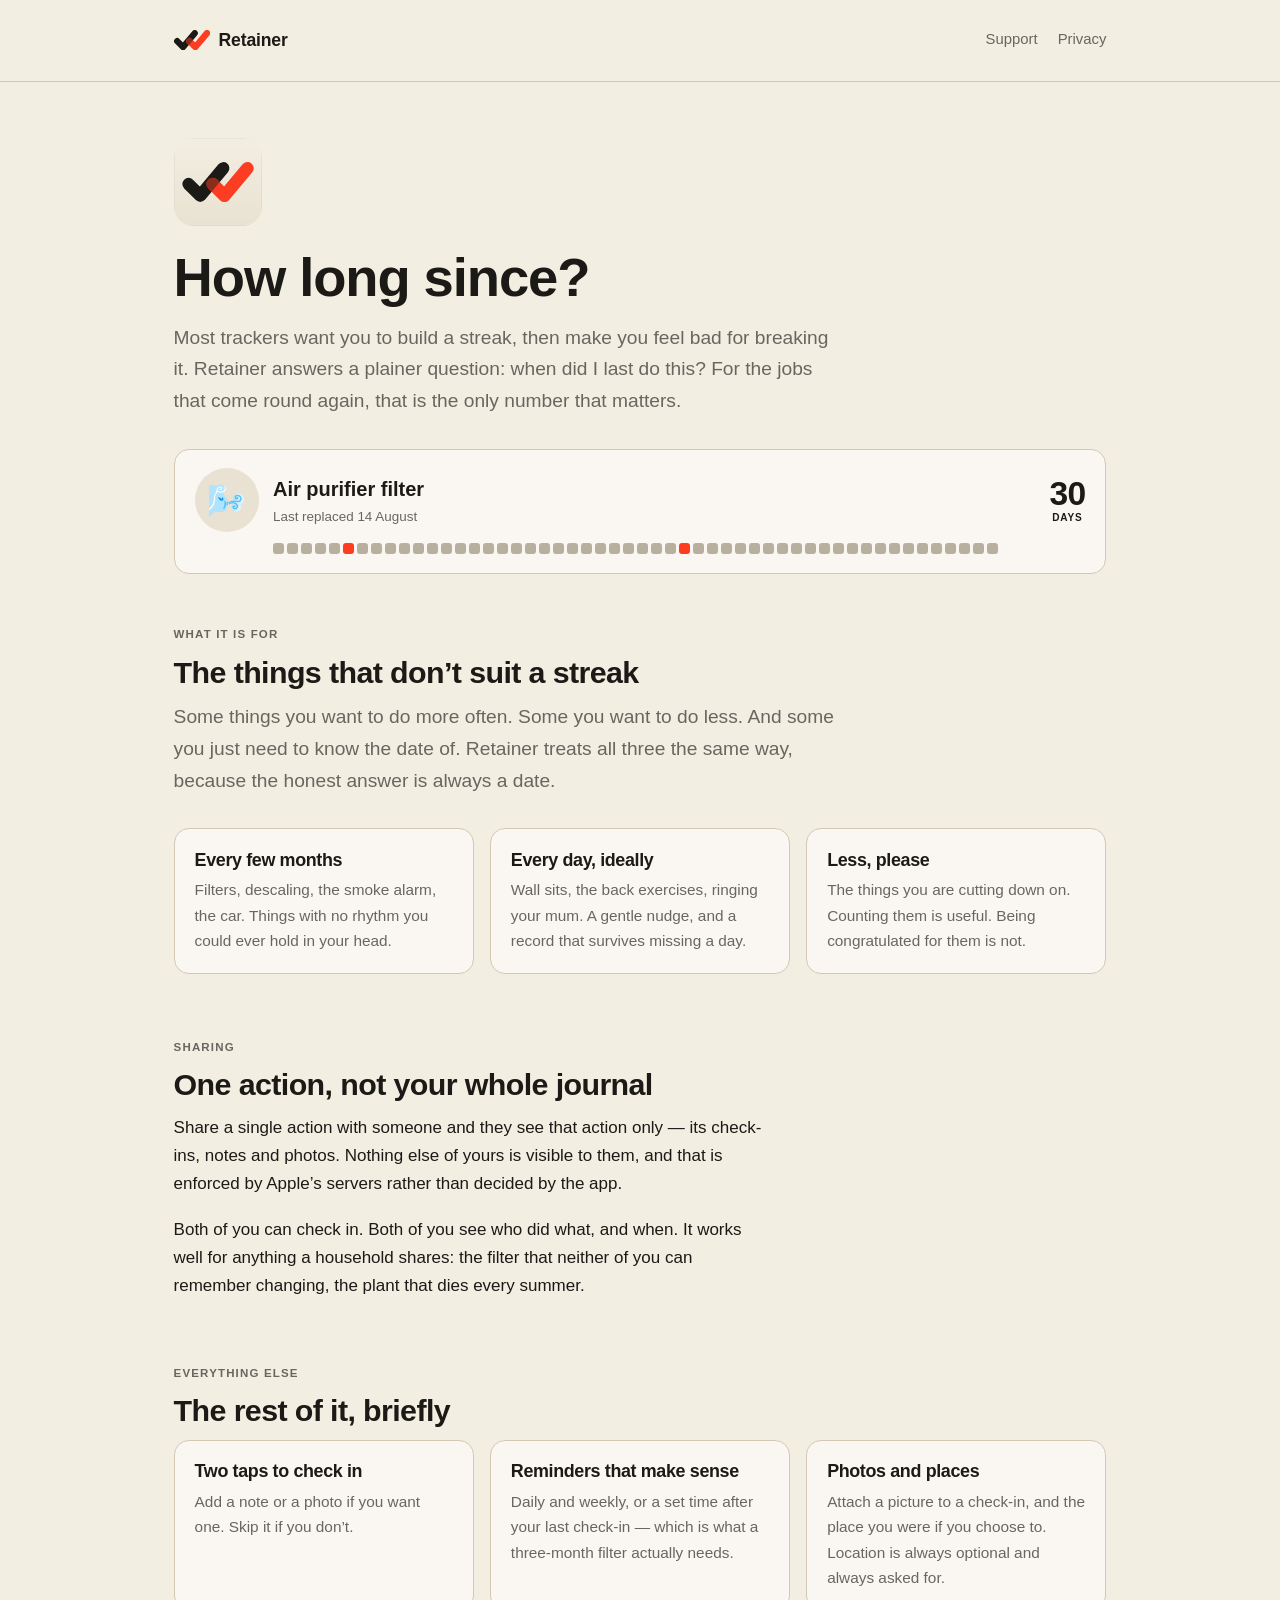
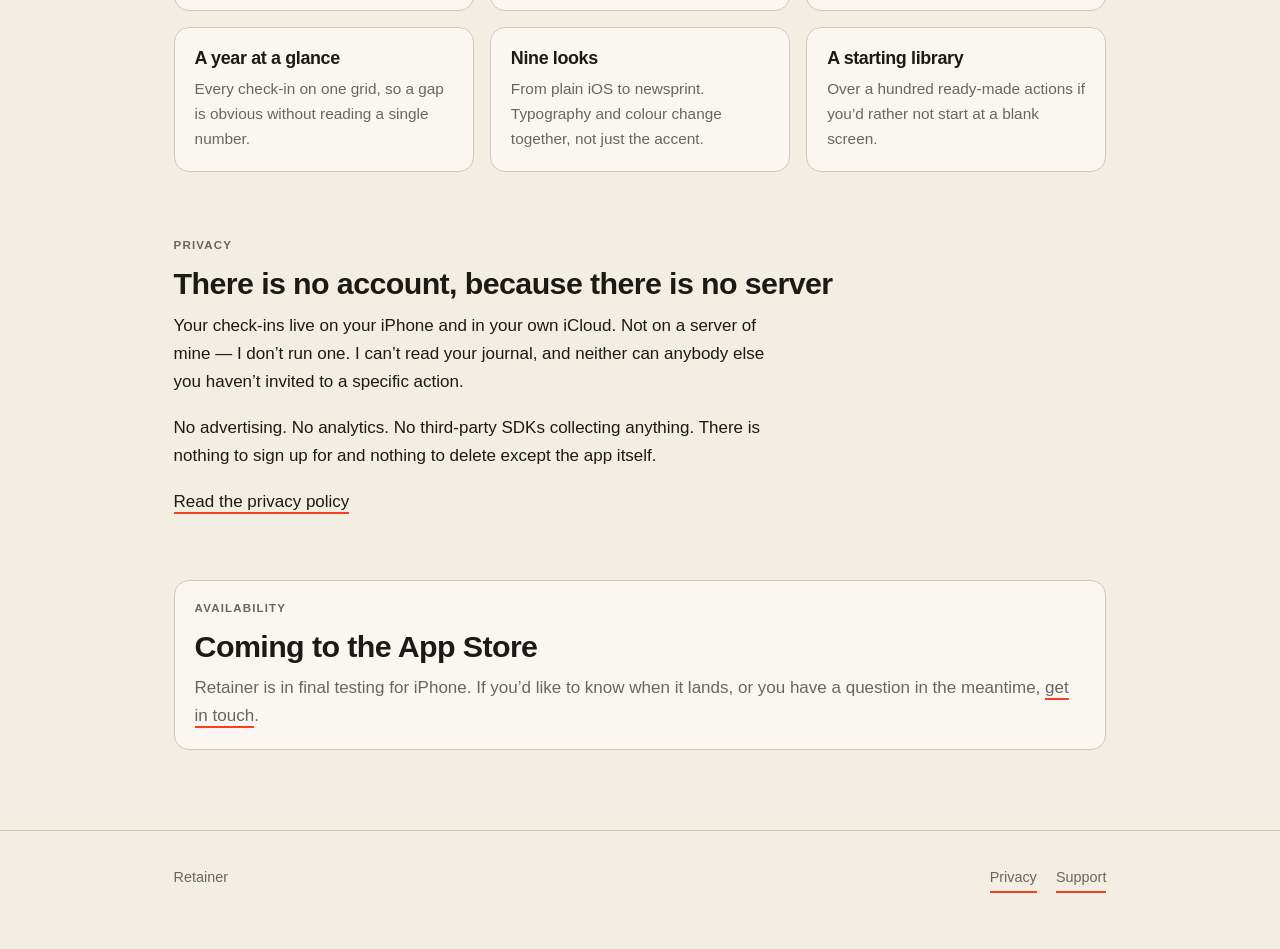
==== index.html @ 39ce29cb "Retainer website The landing page, privacy policy and support page for Retainer, an iPhone app that " ====
<!DOCTYPE html>
<html lang="en-GB">
<head>
<meta charset="utf-8">
<meta name="viewport" content="width=device-width, initial-scale=1">
<title>Retainer — how long since?</title>
<meta name="description" content="A quiet record of the things you keep up. Retainer tracks how long it has been since you last did something, on your iPhone and in your own iCloud.">
<link rel="icon" href="/favicon.svg" type="image/svg+xml">
<link rel="apple-touch-icon" href="/apple-touch-icon.png">
<meta name="theme-color" content="#F3EEE2" media="(prefers-color-scheme: light)">
<meta name="theme-color" content="#1C1A17" media="(prefers-color-scheme: dark)">
<link rel="stylesheet" href="/styles.css">
</head>
<body>

<header class="site">
  <div class="wrap">
    <a class="wordmark" href="/"><svg class="mark" viewBox="97 280 830 464" aria-hidden="true" focusable="false"><path class="first" d="M169.43 535.57L305.20 671.34L572.60 352.66" fill="none" stroke-width="144" stroke-linecap="round" stroke-linejoin="round"/><path class="second" d="M451.40 535.57L587.17 671.34L854.57 352.66" fill="none" stroke-width="146.88" stroke-linecap="round" stroke-linejoin="round"/><mask id="mark-first" maskUnits="userSpaceOnUse" x="0" y="0" width="1024" height="1024"><path d="M169.43 535.57L305.20 671.34L572.60 352.66" fill="none" stroke="#fff" stroke-width="144" stroke-linecap="round" stroke-linejoin="round"/></mask><g mask="url(#mark-first)"><path class="cross" d="M451.40 535.57L587.17 671.34L854.57 352.66" fill="none" stroke-width="146.88" stroke-linecap="round" stroke-linejoin="round"/></g></svg> Retainer</a>
    <nav class="site">
      <a href="/support.html">Support</a>
      <a href="/privacy.html">Privacy</a>
    </nav>
  </div>
</header>

<main>
  <div class="wrap">

    <section class="hero">
      <picture><source srcset="/icon-dark.svg" media="(prefers-color-scheme: dark)"><img class="appicon appicon--hero" src="/icon-light.svg" alt="The Retainer app icon" width="88" height="88"></picture>
      <h1>How long since?</h1>
      <p class="lede">
        Most trackers want you to build a streak, then make you feel bad for breaking it.
        Retainer answers a plainer question: when did I last do this? For the jobs that
        come round again, that is the only number that matters.
      </p>

      <div class="card action action--hero">
        <div class="emoji" aria-hidden="true">🌬️</div>
        <div>
          <div class="name">Air purifier filter</div>
          <div class="since">Last replaced 14 August</div>
        </div>
        <div class="count">30<span class="unit">DAYS</span></div>
        <div class="grid" data-grid="0000010000000000000000000000010000000000000000000000" aria-hidden="true"></div>
      </div>
    </section>

    <section>
      <p class="eyebrow">What it is for</p>
      <h2>The things that don’t suit a streak</h2>
      <p class="lede" style="margin-bottom:2rem">
        Some things you want to do more often. Some you want to do less. And some you
        just need to know the date of. Retainer treats all three the same way, because
        the honest answer is always a date.
      </p>
      <div class="cols">
        <div class="card feature">
          <h3>Every few months</h3>
          <p>Filters, descaling, the smoke alarm, the car. Things with no rhythm you could
             ever hold in your head.</p>
        </div>
        <div class="card feature">
          <h3>Every day, ideally</h3>
          <p>Wall sits, the back exercises, ringing your mum. A gentle nudge, and a record
             that survives missing a day.</p>
        </div>
        <div class="card feature">
          <h3>Less, please</h3>
          <p>The things you are cutting down on. Counting them is useful. Being congratulated
             for them is not.</p>
        </div>
      </div>
    </section>

    <section>
      <p class="eyebrow">Sharing</p>
      <h2>One action, not your whole journal</h2>
      <p style="max-width:var(--measure)">
        Share a single action with someone and they see that action only — its check-ins,
        notes and photos. Nothing else of yours is visible to them, and that is enforced by
        Apple’s servers rather than decided by the app.
      </p>
      <p style="max-width:var(--measure)">
        Both of you can check in. Both of you see who did what, and when. It works well for
        anything a household shares: the filter that neither of you can remember changing,
        the plant that dies every summer.
      </p>
    </section>

    <section>
      <p class="eyebrow">Everything else</p>
      <h2>The rest of it, briefly</h2>
      <div class="cols">
        <div class="card feature">
          <h3>Two taps to check in</h3>
          <p>Add a note or a photo if you want one. Skip it if you don’t.</p>
        </div>
        <div class="card feature">
          <h3>Reminders that make sense</h3>
          <p>Daily and weekly, or a set time after your last check-in — which is what a
             three-month filter actually needs.</p>
        </div>
        <div class="card feature">
          <h3>Photos and places</h3>
          <p>Attach a picture to a check-in, and the place you were if you choose to.
             Location is always optional and always asked for.</p>
        </div>
        <div class="card feature">
          <h3>A year at a glance</h3>
          <p>Every check-in on one grid, so a gap is obvious without reading a single number.</p>
        </div>
        <div class="card feature">
          <h3>Nine looks</h3>
          <p>From plain iOS to newsprint. Typography and colour change together, not just
             the accent.</p>
        </div>
        <div class="card feature">
          <h3>A starting library</h3>
          <p>Over a hundred ready-made actions if you’d rather not start at a blank screen.</p>
        </div>
      </div>
    </section>

    <section>
      <p class="eyebrow">Privacy</p>
      <h2>There is no account, because there is no server</h2>
      <p style="max-width:var(--measure)">
        Your check-ins live on your iPhone and in your own iCloud. Not on a server of mine —
        I don’t run one. I can’t read your journal, and neither can anybody else you haven’t
        invited to a specific action.
      </p>
      <p style="max-width:var(--measure)">
        No advertising. No analytics. No third-party SDKs collecting anything. There is
        nothing to sign up for and nothing to delete except the app itself.
      </p>
      <p><a href="/privacy.html">Read the privacy policy</a></p>
    </section>

    <section>
      <div class="card">
        <p class="eyebrow">Availability</p>
        <h2 style="margin-bottom:.6rem">Coming to the App&nbsp;Store</h2>
        <p style="color:var(--muted);margin-bottom:0">
          Retainer is in final testing for iPhone. If you’d like to know when it lands,
          or you have a question in the meantime,
          <a href="/support.html">get in touch</a>.
        </p>
      </div>
    </section>

  </div>
</main>

<footer class="site">
  <div class="wrap">
    <span>Retainer</span>
    <nav>
      <a href="/privacy.html">Privacy</a>
      <a href="/support.html">Support</a>
    </nav>
  </div>
</footer>

<script>
// Fills every .grid with the squares its data-grid string describes.
// 1 is a day you checked in, 0 is a day you did not. Decorative only —
// the page reads the same if this never runs.
document.querySelectorAll('.grid[data-grid]').forEach(function (el) {
  var pattern = el.getAttribute('data-grid');
  var out = '';
  for (var i = 0; i < pattern.length; i++) {
    out += '<i' + (pattern[i] === '1' ? ' class="on"' : '') + '></i>';
  }
  el.innerHTML = out;
});
</script>

</body>
</html>
---- styles.css ----
/* ---------------------------------------------------------------
   Retainer — shared stylesheet

   The Retainer identity: the R1 mark (two ticks, one ink and one
   vermilion, overlapping) on warm cream. Every colour below is the
   same value the app's Retainer theme uses (Theme/Palette.swift,
   `.retainer`), so the site and the product cannot drift apart.

   Vermilion is the one accent and it means what it means in the app:
   a check-in. Links are underlined in it; nothing is decorated with it.
   --------------------------------------------------------------- */

:root {
  --paper:      #F3EEE2;   /* cream — the icon's ground */
  --paper-sunk: #E9E2D2;   /* creamDeep */
  --card:       #FAF7F2;   /* surface */
  --ink:        #1C1A17;
  --muted:      #696660;   /* 4.9:1 on cream — the lightest grey allowed for body text */
  --line:       #D3C8B3;   /* faint */

  /* Never set body text in vermilion on cream: 3.1:1. Fills,
     underlines and large type only. */
  --accent:        #FC3D21;
  --accent-subtle: #F4D9CB;
  --miss:          #B8AF9E;  /* a day not checked in, as in the app's activity strip */

  /* The mark keeps its vermilion in both modes; only the first tick
     and the crossing change, per the handoff's Ink colourway. */
  --mark-accent:   #FC3D21;
  --mark-crossing: #8C2C1C;  /* exactly 50/50 ink + vermilion — keep it derived */

  --radius-card: 15px;   /* Theme.Layout.cardCornerRadius */
  --radius-sq:   3px;    /* Theme.Layout.squareCornerRadius */

  /* Apple's rounded system face — the app's own. It is read from the
     visitor's device, so no font is downloaded from anyone: a privacy
     policy page should not hand its readers' addresses to a font CDN.
     Off Apple platforms it falls back to the system sans. */
  --font-body: ui-rounded, "SF Pro Rounded", -apple-system, BlinkMacSystemFont,
               "Segoe UI", Roboto, "Helvetica Neue", Arial, sans-serif;
  --font-display: var(--font-body);
  --font-data: var(--font-body);

  --measure: 63ch;
}

@media (prefers-color-scheme: dark) {
  :root {
    --paper:      #1C1A17;
    --paper-sunk: #121110;
    --card:       #2C2A27;
    --ink:        #F4EFE3;
    --muted:      #A29E95;
    --line:       #3B3730;
    --accent:        #FC5840;
    --accent-subtle: #442019;
    --miss:          #5E5A53;
    --mark-crossing: #F89682;
  }
}

*, *::before, *::after { box-sizing: border-box; }

body {
  margin: 0;
  background: var(--paper);
  color: var(--ink);
  font-family: var(--font-body);
  font-size: 17px;
  line-height: 1.65;
  -webkit-font-smoothing: antialiased;
}

/* ---- Type ---------------------------------------------------- */

h1, h2, h3 {
  font-family: var(--font-display);
  font-weight: 800;
  letter-spacing: -0.02em;
  text-wrap: balance;
  margin: 0;
}
h1 { font-size: clamp(2.1rem, 6vw, 3.4rem); line-height: 1.08; }
h2 { font-size: clamp(1.45rem, 3.4vw, 1.9rem); line-height: 1.2; }
h3 { font-size: 1.12rem; line-height: 1.35; }
/* The heavier face sits a heading hard against its paragraph; a
   section's heading gets a little air before what it introduces. */
section > h2 { margin-bottom: .7rem; }

p { margin: 0 0 1.1rem; }
p:last-child { margin-bottom: 0; }

a { color: inherit; text-decoration: none; border-bottom: 2px solid var(--accent); padding-bottom: 1px; }
a:hover { border-bottom-width: 4px; padding-bottom: 0; }
a:focus-visible { outline: 2px solid var(--ink); outline-offset: 3px; border-radius: 2px; }

.lede { font-size: 1.2rem; color: var(--muted); max-width: var(--measure); }

/* A label above a section. Only used where it says something true
   about what follows, never as ornament. */
.eyebrow {
  font-family: var(--font-body);
  font-weight: 800;
  font-size: .72rem;
  letter-spacing: .1em;
  text-transform: uppercase;
  color: var(--muted);
  margin: 0 0 .6rem;
}

.data { font-family: var(--font-data); font-variant-numeric: tabular-nums; }

/* ---- Shell --------------------------------------------------- */

.wrap { width: 100%; max-width: 61rem; margin: 0 auto; padding: 0 1.35rem; }
.wrap--prose { max-width: 44rem; }

header.site {
  padding: 1.6rem 0;
  border-bottom: 1px solid var(--line);
}
header.site .wrap { display: flex; align-items: center; gap: 1.4rem; flex-wrap: wrap; }
.wordmark {
  font-family: var(--font-display);
  font-weight: 800;
  font-size: 1.1rem;
  letter-spacing: -0.01em;
  border-bottom: none;
  display: inline-flex; align-items: center; gap: .55rem;
}
.wordmark:hover { border-bottom: none; }
/* The R1 mark, inline so it follows the colour scheme. The viewBox is
   cropped to the ink (caps included), so the mark sits on the text's
   line with no dead space around it. */
.wordmark .mark { height: 1.15em; width: auto; aspect-ratio: 830 / 464; display: block; }
.mark .first  { stroke: var(--ink); }
.mark .second { stroke: var(--mark-accent); }
.mark .cross  { stroke: var(--mark-crossing); }
nav.site { margin-left: auto; display: flex; gap: 1.25rem; font-size: .93rem; }
nav.site a { border-bottom: 2px solid transparent; color: var(--muted); }
nav.site a:hover, nav.site a[aria-current="page"] { color: var(--ink); border-bottom-color: var(--accent); }

main { padding: 3.5rem 0 5rem; }
section { margin-bottom: 4rem; }
section:last-child { margin-bottom: 0; }

footer.site {
  border-top: 1px solid var(--line);
  padding: 2.2rem 0 3.5rem;
  color: var(--muted);
  font-size: .9rem;
}
footer.site .wrap { display: flex; gap: 1.2rem; flex-wrap: wrap; align-items: baseline; }
footer.site nav { margin-left: auto; display: flex; gap: 1.2rem; flex-wrap: wrap; }

/* ---- The action card ----------------------------------------- */

.card {
  background: var(--card);
  border: 1px solid var(--line);
  border-radius: var(--radius-card);
  padding: 1.15rem 1.25rem 1.2rem;
}

.action {
  display: grid;
  grid-template-columns: 48px 1fr auto;
  gap: 0 .9rem;
  align-items: center;
}
.action .emoji {
  width: 48px; height: 48px;            /* Theme.Layout.emojiCircleSize */
  border-radius: 50%;
  background: var(--paper-sunk);
  display: grid; place-items: center;
  font-size: 23px;
}
.action .name { font-weight: 600; font-size: 1.02rem; }
.action .since { font-family: var(--font-data); font-size: .84rem; color: var(--muted); font-variant-numeric: tabular-nums; }
/* A date wants the mono face. A sentence does not. */
.action .tagline { font-size: .92rem; color: var(--muted); }
.action .count {
  font-family: var(--font-data); font-variant-numeric: tabular-nums;
  font-size: 1.45rem; font-weight: 800; letter-spacing: -0.02em;
  text-align: center; line-height: 1;
}
/* The unit beneath the figure, as the app's Prominent time-since sets it. */
.action .count .unit {
  display: block; margin-top: .25em;
  font-size: .3em; font-weight: 800; letter-spacing: .08em;
}

/* The app icon wherever the app is named: the R1 tiles, corners and
   rim already drawn, swapped for the dark tile in dark mode as iOS
   would. The dark tile has no rim of its own and is the same colour as
   the dark page, so there it gets a hairline to keep its shape. */
.appicon { display: block; width: 48px; height: 48px; border-radius: 22.5%; }
@media (prefers-color-scheme: dark) {
  .appicon { box-shadow: 0 0 0 1px var(--line); }
}
.appicon--hero { width: 88px; height: 88px; margin-bottom: 1.4rem; }
.action .grid { grid-column: 2 / -1; margin-top: .65rem; }

.action--hero { grid-template-columns: 64px 1fr auto; }
.action--hero .emoji { width: 64px; height: 64px; font-size: 31px; }
.action--hero .name { font-size: 1.25rem; }
.action--hero .count { font-size: 2.1rem; }

/* ---- The square grid ----------------------------------------- */

.grid { display: flex; flex-wrap: wrap; gap: 3px; }
.grid i {
  width: 11px; height: 11px;            /* Theme.Layout.weeklySquareSize */
  border-radius: var(--radius-sq);
  background: var(--miss);
  display: block;
}
.grid i.on { background: var(--accent); }

/* ---- A whole card that is a link ------------------------------ */

/* The global rule gives links a vermilion underline that thickens on
   hover. A card is a box, not a word, so it opts out of both — left
   in, the hover would eat the card's own bottom padding. */
a.card { border-bottom: 1px solid var(--line); padding-bottom: 1.2rem; }
a.card:hover {
  border-bottom-width: 1px;
  padding-bottom: 1.2rem;
  border-color: color-mix(in srgb, var(--ink) 30%, var(--line));
}

/* ---- Layout helpers ------------------------------------------ */

.stack { display: flex; flex-direction: column; gap: 1rem; }
.cols {
  display: grid; gap: 1rem;
  grid-template-columns: repeat(auto-fit, minmax(15rem, 1fr));
}
.feature h3 { margin-bottom: .35rem; }
.feature p { color: var(--muted); font-size: .96rem; margin: 0; }

.hero { margin-bottom: 3.2rem; }
.hero h1 { margin-bottom: .9rem; }
.hero .lede { margin-bottom: 2rem; }

/* ---- Prose pages (privacy, support) -------------------------- */

.prose h2 {
  margin: 2.9rem 0 .8rem;
  padding-top: 1.6rem;
  border-top: 1px solid var(--line);
}
.prose h3 { margin: 1.7rem 0 .4rem; }
.prose ul { padding-left: 1.2rem; margin: 0 0 1.1rem; }
.prose li { margin: .38rem 0; }
.prose strong { font-weight: 600; }

.callout {
  background: var(--accent-subtle);
  border-left: 3px solid var(--accent);
  padding: .95rem 1.15rem;
  margin: 1.5rem 0;
  border-radius: 0 8px 8px 0;
}
.callout p:last-child { margin-bottom: 0; }

.todo {
  background: #FFE9E9; border-left: 3px solid #D94040; color: #5C1B1B;
  padding: .9rem 1.1rem; margin: 1.5rem 0; border-radius: 0 8px 8px 0;
  font-size: .94rem;
}
.todo code { background: rgba(0,0,0,.07); padding: .1em .35em; border-radius: 3px; }
@media (prefers-color-scheme: dark) {
  .todo { background: #3A1D1D; color: #FFD7D7; border-left-color: #E06060; }
  .todo code { background: rgba(255,255,255,.1); }
}

.updated { color: var(--muted); font-size: .9rem; margin: 0 0 2.2rem; }

/* Wide things scroll inside themselves; the page never does. */
table, pre { display: block; overflow-x: auto; max-width: 100%; }

@media (prefers-reduced-motion: reduce) {
  *, *::before, *::after { animation: none !important; transition: none !important; }
}

/* ---- Narrow screens ------------------------------------------- */

/* At phone width the hero card's three columns fight each other:
   a 64px circle plus a large counter leaves too little for a name
   like "Air purifier filter", which then wraps mid-phrase. Below
   30rem the hero simply uses the ordinary card's proportions. */
@media (max-width: 30rem) {
  .action--hero .emoji { width: 48px; height: 48px; font-size: 23px; }
  .action--hero { grid-template-columns: 48px 1fr auto; }
  .action--hero .name { font-size: 1.05rem; }
  .action--hero .count { font-size: 1.6rem; }
  .action .grid { grid-column: 1 / -1; }
  main { padding: 2.5rem 0 3.5rem; }
  section { margin-bottom: 3rem; }
}
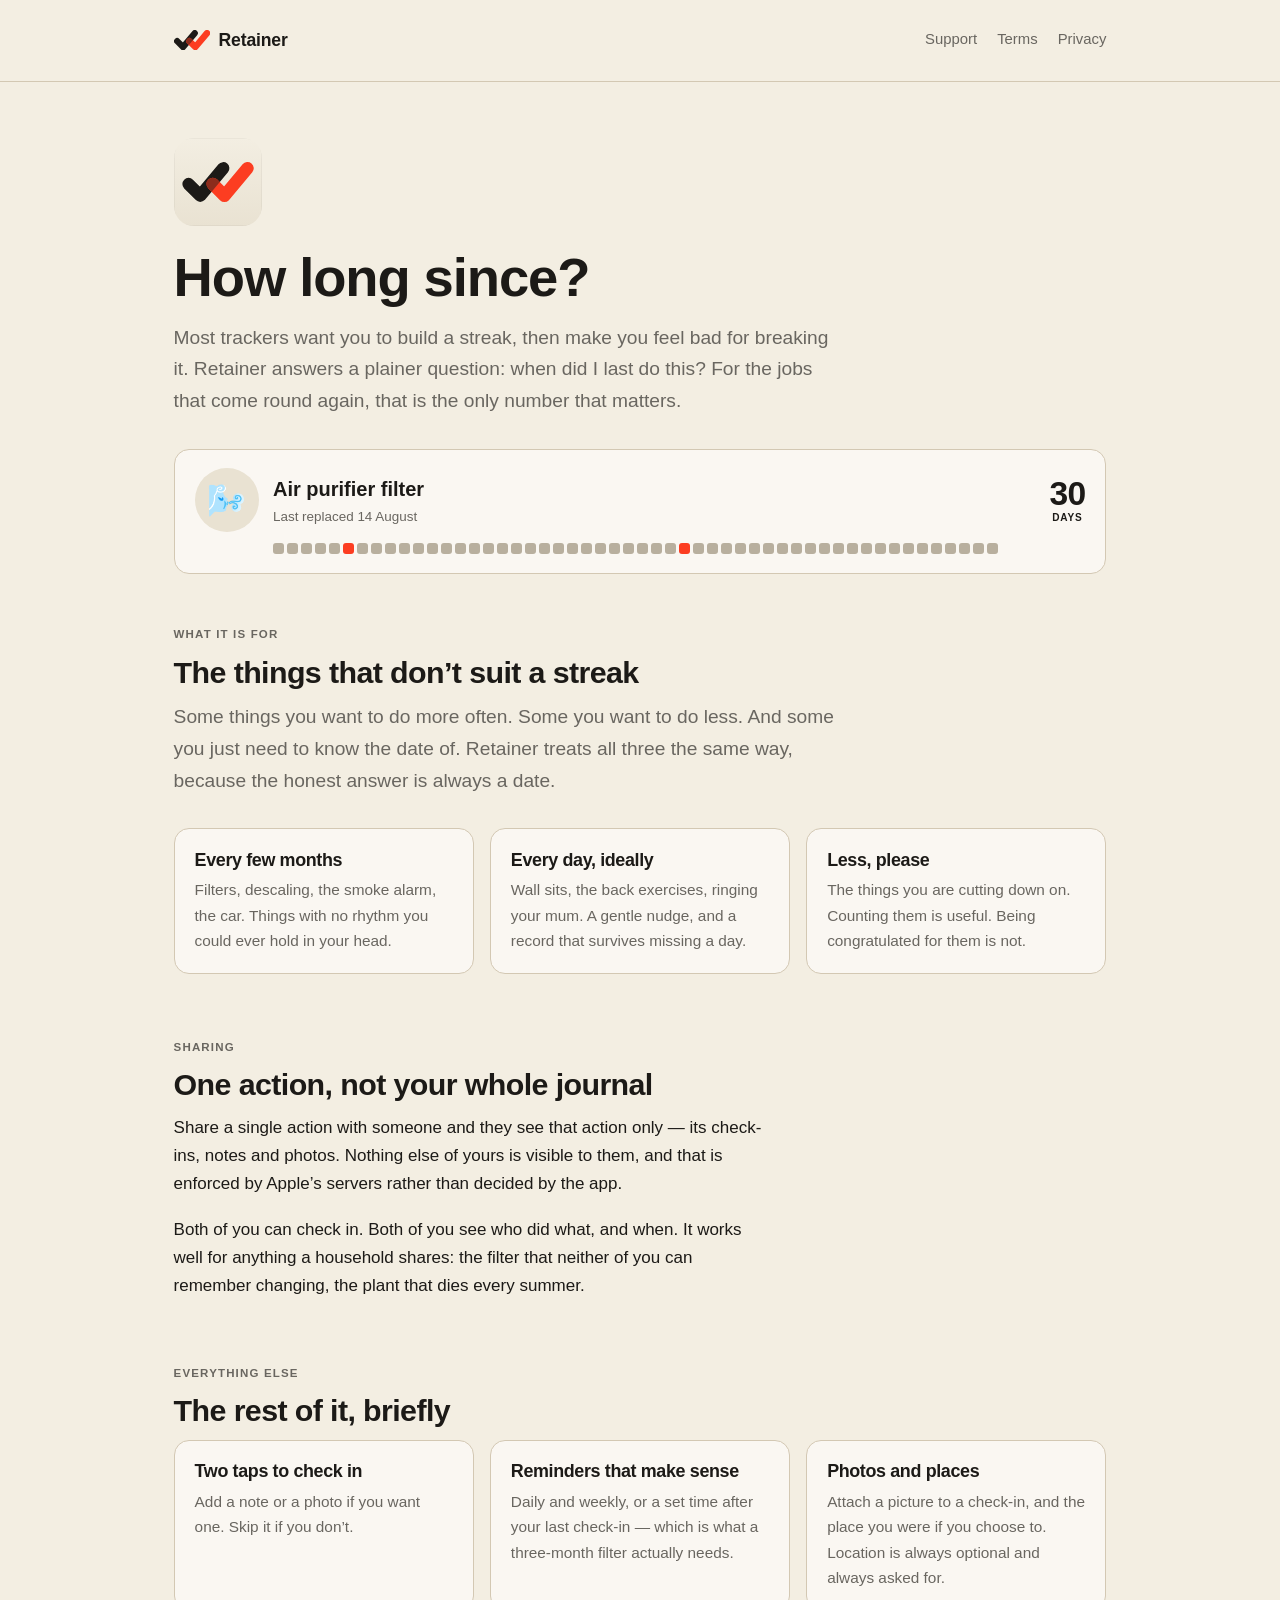
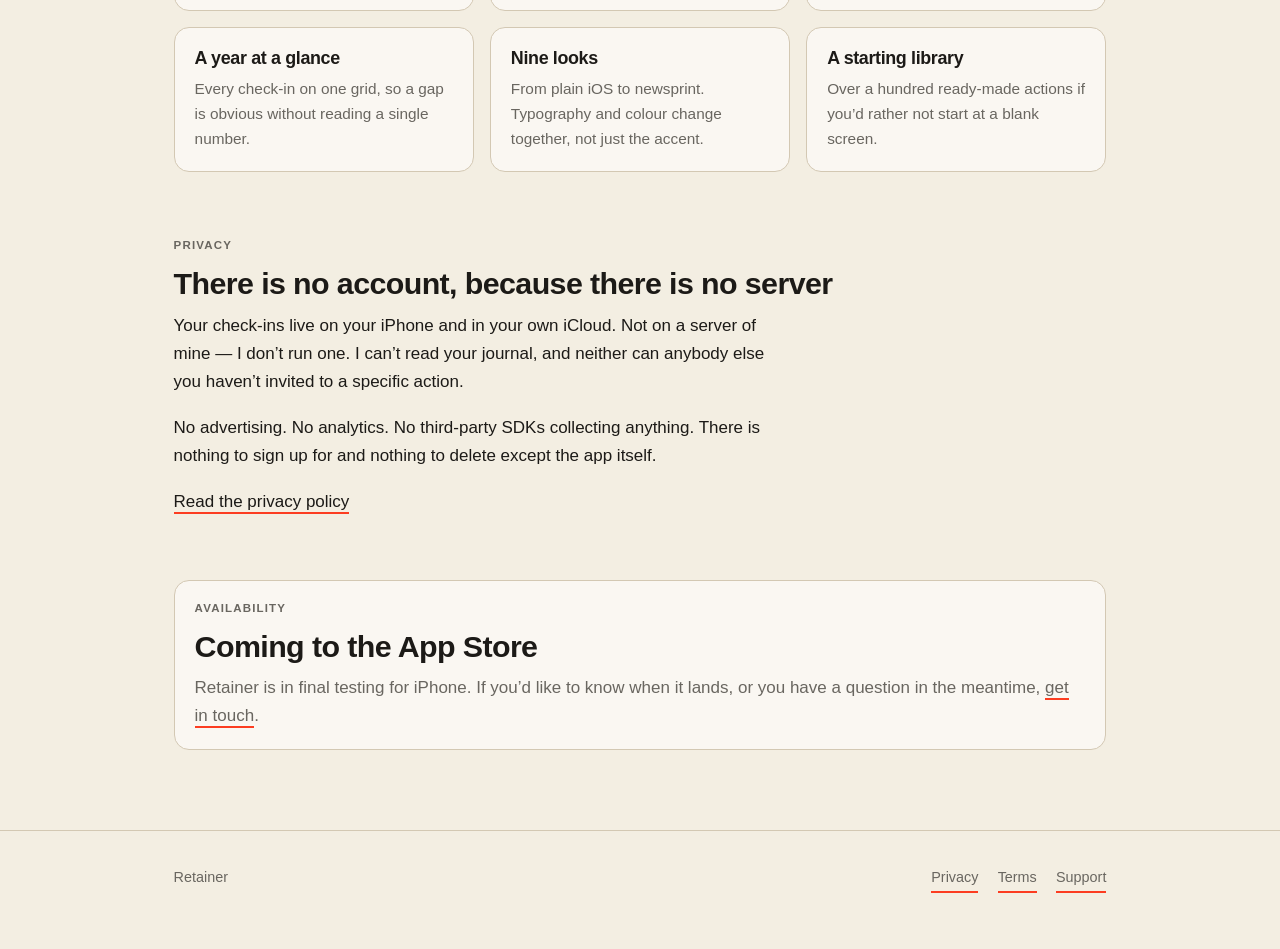
==== commit 95784851: "Add the terms of use, and link them from every page What can be shared, how people are protected, wh" ====
--- a/index.html
+++ b/index.html
@@ -18,6 +18,7 @@
     <a class="wordmark" href="/"><svg class="mark" viewBox="97 280 830 464" aria-hidden="true" focusable="false"><path class="first" d="M169.43 535.57L305.20 671.34L572.60 352.66" fill="none" stroke-width="144" stroke-linecap="round" stroke-linejoin="round"/><path class="second" d="M451.40 535.57L587.17 671.34L854.57 352.66" fill="none" stroke-width="146.88" stroke-linecap="round" stroke-linejoin="round"/><mask id="mark-first" maskUnits="userSpaceOnUse" x="0" y="0" width="1024" height="1024"><path d="M169.43 535.57L305.20 671.34L572.60 352.66" fill="none" stroke="#fff" stroke-width="144" stroke-linecap="round" stroke-linejoin="round"/></mask><g mask="url(#mark-first)"><path class="cross" d="M451.40 535.57L587.17 671.34L854.57 352.66" fill="none" stroke-width="146.88" stroke-linecap="round" stroke-linejoin="round"/></g></svg> Retainer</a>
     <nav class="site">
       <a href="/support.html">Support</a>
+      <a href="/terms.html">Terms</a>
       <a href="/privacy.html">Privacy</a>
     </nav>
   </div>
@@ -157,6 +158,7 @@
     <span>Retainer</span>
     <nav>
       <a href="/privacy.html">Privacy</a>
+      <a href="/terms.html">Terms</a>
       <a href="/support.html">Support</a>
     </nav>
   </div>
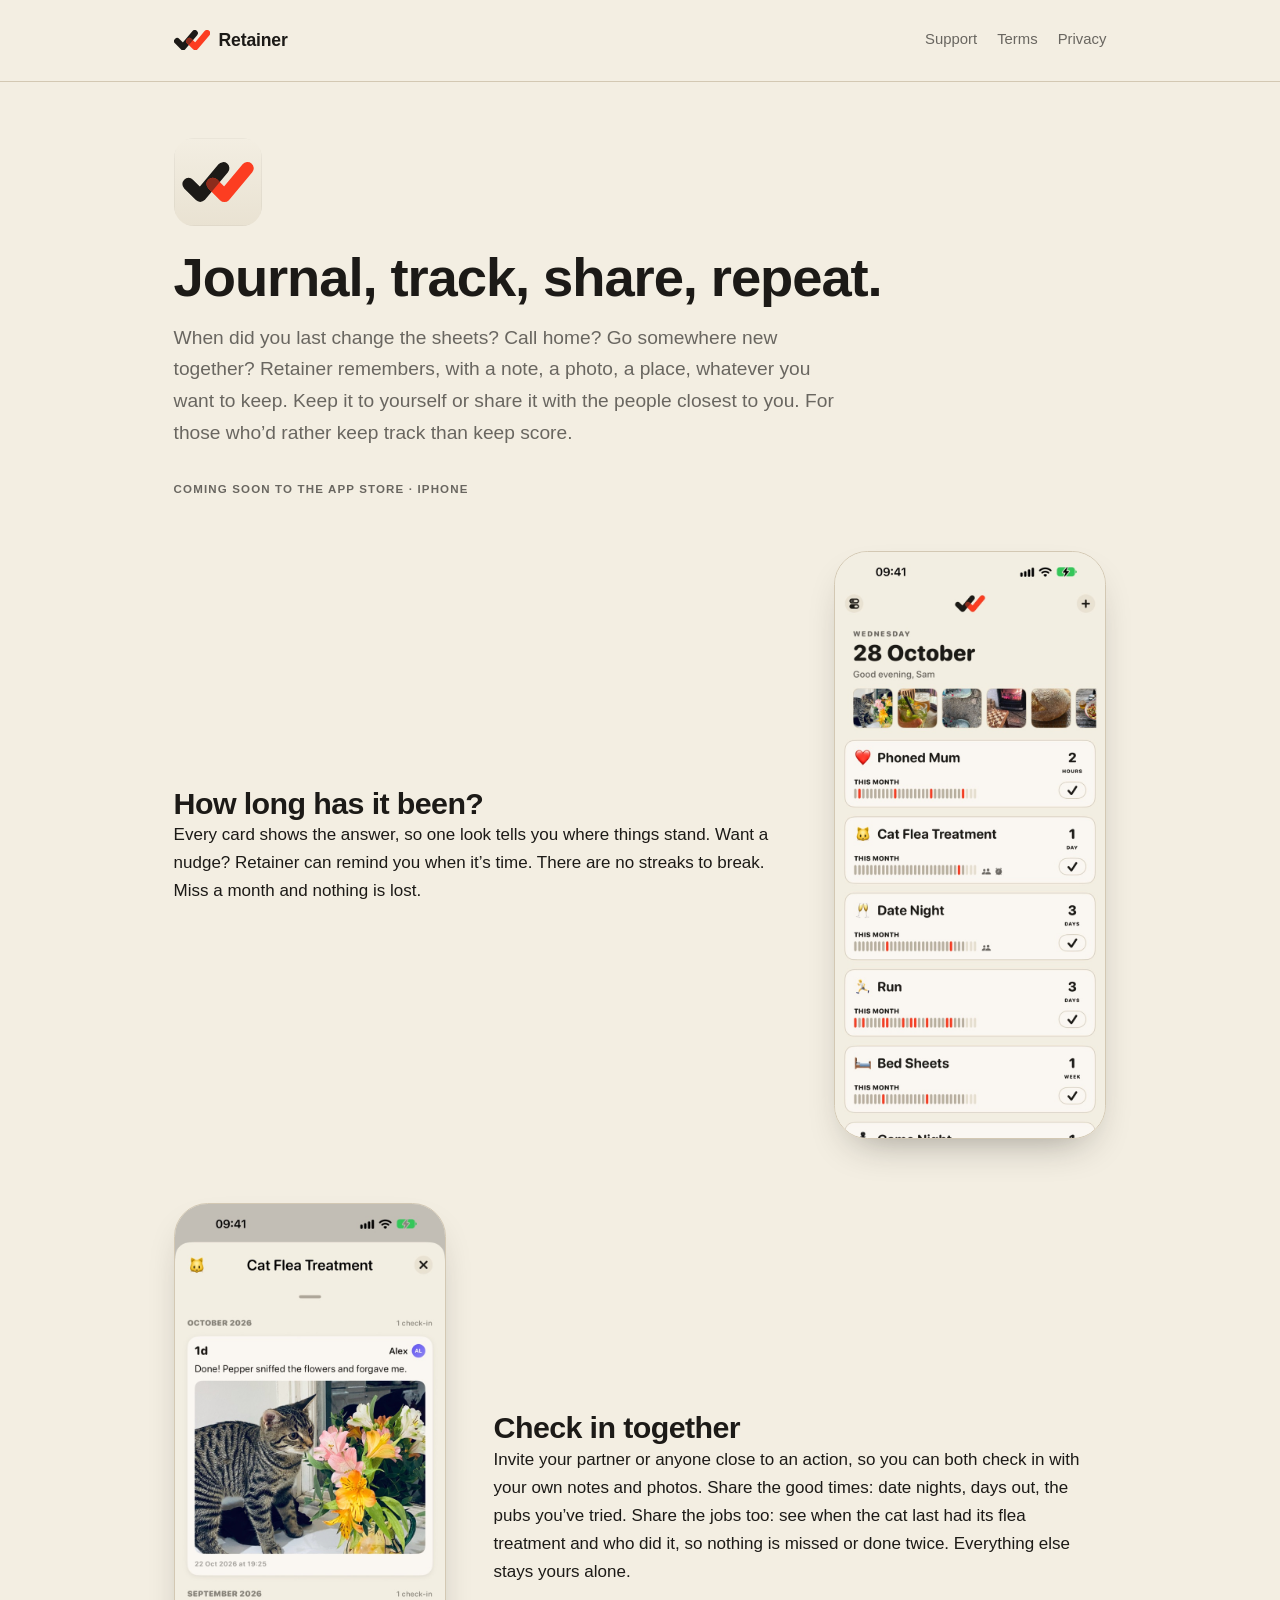
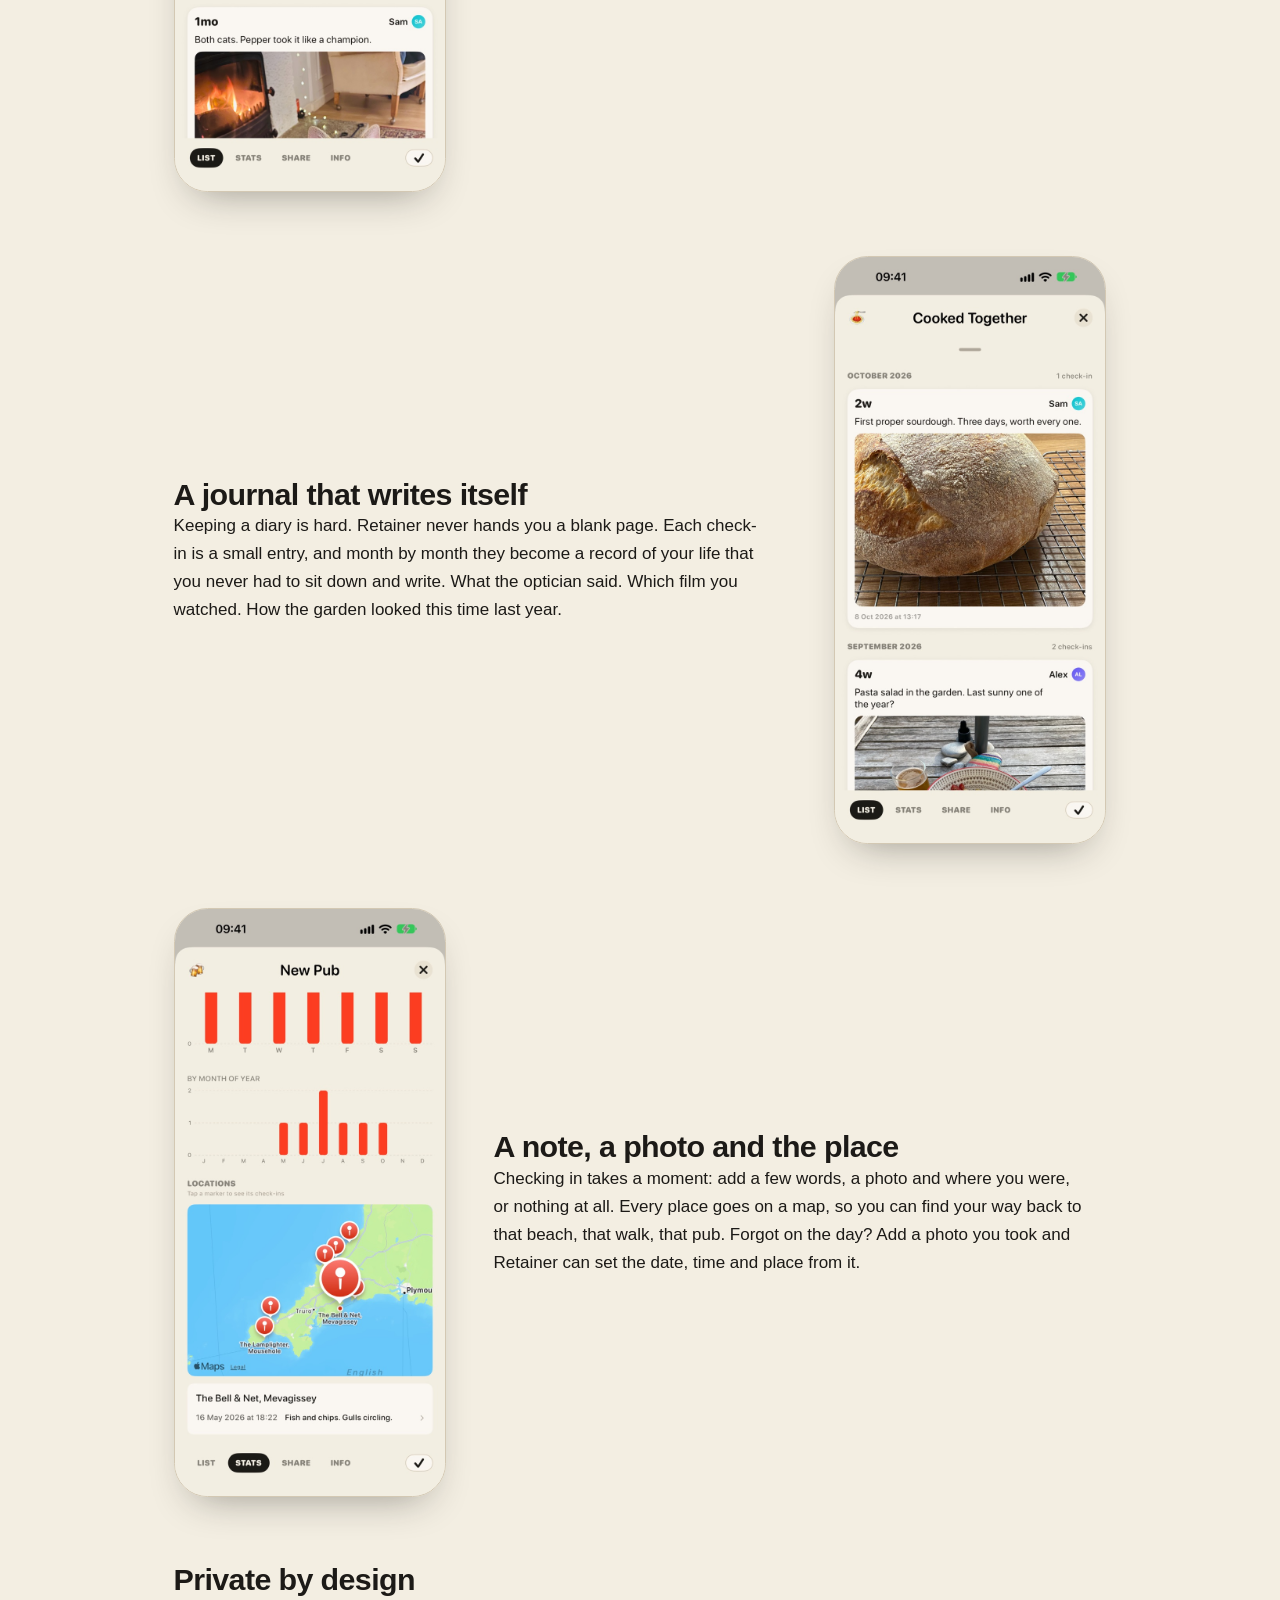
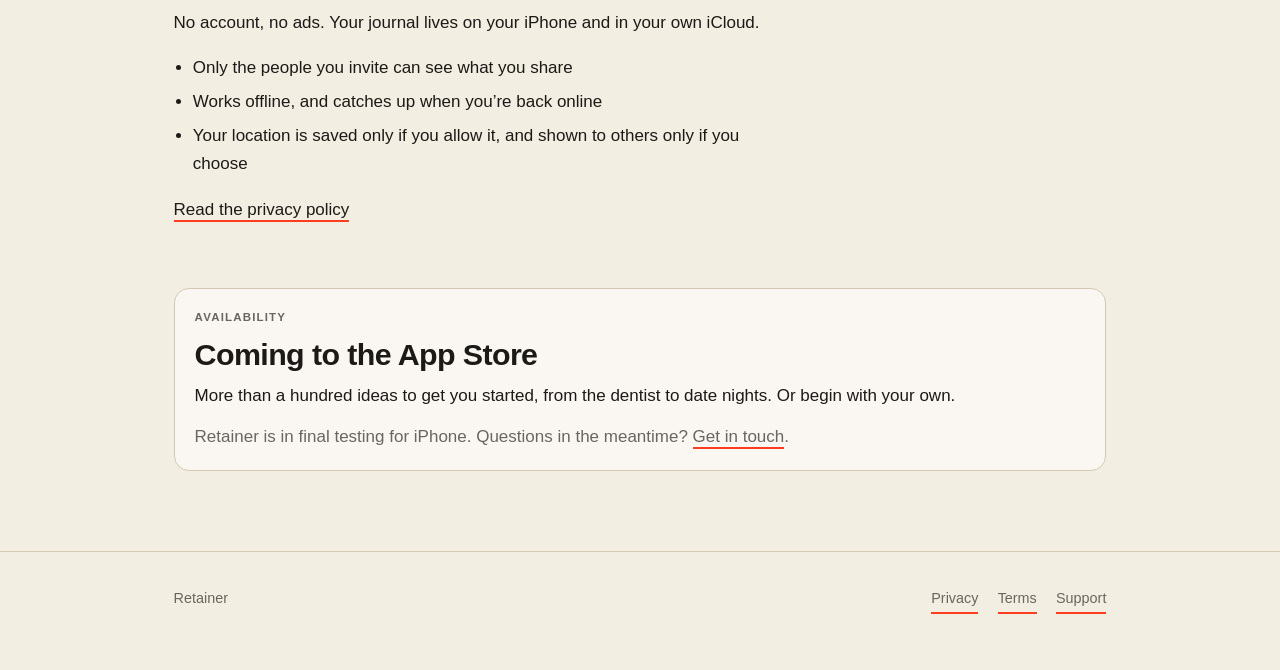
==== commit f1ed2046: "Home page: rebuilt around the App Store wording, with screenshots The old page described things the " ====
--- a/index.html
+++ b/index.html
@@ -3,8 +3,18 @@
 <head>
 <meta charset="utf-8">
 <meta name="viewport" content="width=device-width, initial-scale=1">
-<title>Retainer — how long since?</title>
-<meta name="description" content="A quiet record of the things you keep up. Retainer tracks how long it has been since you last did something, on your iPhone and in your own iCloud.">
+<title>Retainer — journal, track, share, repeat</title>
+<meta name="description" content="A journal that writes itself. Keep track of the things that matter, together. See how long it’s been, share the moments. Private by design.">
+<meta property="og:type" content="website">
+<meta property="og:url" content="https://retainerapp.github.io/">
+<meta property="og:site_name" content="Retainer">
+<meta property="og:title" content="Retainer — journal, track, share, repeat">
+<meta property="og:description" content="A journal that writes itself. Keep track of the things that matter, together.">
+<meta property="og:image" content="https://retainerapp.github.io/images/share-card.png">
+<meta property="og:image:width" content="1200">
+<meta property="og:image:height" content="630">
+<meta property="og:image:alt" content="The Retainer app icon beside its home screen">
+<meta name="twitter:card" content="summary_large_image">
 <link rel="icon" href="/favicon.svg" type="image/svg+xml">
 <link rel="apple-touch-icon" href="/apple-touch-icon.png">
 <meta name="theme-color" content="#F3EEE2" media="(prefers-color-scheme: light)">
@@ -29,112 +39,77 @@
 
     <section class="hero">
       <picture><source srcset="/icon-dark.svg" media="(prefers-color-scheme: dark)"><img class="appicon appicon--hero" src="/icon-light.svg" alt="The Retainer app icon" width="88" height="88"></picture>
-      <h1>How long since?</h1>
+      <h1>Journal, track, share, repeat.</h1>
       <p class="lede">
-        Most trackers want you to build a streak, then make you feel bad for breaking it.
-        Retainer answers a plainer question: when did I last do this? For the jobs that
-        come round again, that is the only number that matters.
+        When did you last change the sheets? Call home? Go somewhere new together? Retainer
+        remembers, with a note, a photo, a place, whatever you want to keep. Keep it to yourself
+        or share it with the people closest to you. For those who&rsquo;d rather keep track than
+        keep score.
       </p>
+      <p class="eyebrow">Coming soon to the App Store · iPhone</p>
+    </section>
 
-      <div class="card action action--hero">
-        <div class="emoji" aria-hidden="true">🌬️</div>
-        <div>
-          <div class="name">Air purifier filter</div>
-          <div class="since">Last replaced 14 August</div>
-        </div>
-        <div class="count">30<span class="unit">DAYS</span></div>
-        <div class="grid" data-grid="0000010000000000000000000000010000000000000000000000" aria-hidden="true"></div>
+    <section class="pair">
+      <div>
+        <h2>How long has it been?</h2>
+        <p>
+          Every card shows the answer, so one look tells you where things stand. Want a nudge?
+          Retainer can remind you when it&rsquo;s time. There are no streaks to break. Miss a month
+          and nothing is lost.
+        </p>
       </div>
+      <figure class="shot"><img src="/images/home.jpg" width="690" height="1499" alt="Retainer’s home screen. Each card shows how long it has been: two hours since phoning Mum, a day since the cat’s flea treatment, three days since date night."></figure>
+    </section>
+
+    <section class="pair pair--flip">
+      <div>
+        <h2>Check in together</h2>
+        <p>
+          Invite your partner or anyone close to an action, so you can both check in with your own
+          notes and photos. Share the good times: date nights, days out, the pubs you&rsquo;ve
+          tried. Share the jobs too: see when the cat last had its flea treatment and who did it,
+          so nothing is missed or done twice. Everything else stays yours alone.
+        </p>
+      </div>
+      <figure class="shot"><img src="/images/together.jpg" width="690" height="1499" loading="lazy" alt="A shared action, Cat Flea Treatment, with check-ins and photos from Alex and Sam."></figure>
+    </section>
+
+    <section class="pair">
+      <div>
+        <h2>A journal that writes itself</h2>
+        <p>
+          Keeping a diary is hard. Retainer never hands you a blank page. Each check-in is a
+          small entry, and month by month they become a record of your life that you never had
+          to sit down and write. What the optician said. Which film you watched. How the garden
+          looked this time last year.
+        </p>
+      </div>
+      <figure class="shot"><img src="/images/journal.jpg" width="690" height="1499" loading="lazy" alt="Cooked Together: a first sourdough loaf and a pasta salad in the garden, each with a note."></figure>
+    </section>
+
+    <section class="pair pair--flip">
+      <div>
+        <h2>A note, a photo and the place</h2>
+        <p>
+          Checking in takes a moment: add a few words, a photo and where you were, or nothing at
+          all. Every place goes on a map, so you can find your way back to that beach, that walk,
+          that pub. Forgot on the day? Add a photo you took and Retainer can set the date, time
+          and place from it.
+        </p>
+      </div>
+      <figure class="shot"><img src="/images/places.jpg" width="690" height="1499" loading="lazy" alt="New Pub’s stats: check-ins by weekday and by month, and a map of every pub visited along the coast."></figure>
     </section>
 
     <section>
-      <p class="eyebrow">What it is for</p>
-      <h2>The things that don’t suit a streak</h2>
-      <p class="lede" style="margin-bottom:2rem">
-        Some things you want to do more often. Some you want to do less. And some you
-        just need to know the date of. Retainer treats all three the same way, because
-        the honest answer is always a date.
+      <h2>Private by design</h2>
+      <p style="max-width:var(--measure)">
+        No account, no ads. Your journal lives on your iPhone and in your own iCloud.
       </p>
-      <div class="cols">
-        <div class="card feature">
-          <h3>Every few months</h3>
-          <p>Filters, descaling, the smoke alarm, the car. Things with no rhythm you could
-             ever hold in your head.</p>
-        </div>
-        <div class="card feature">
-          <h3>Every day, ideally</h3>
-          <p>Wall sits, the back exercises, ringing your mum. A gentle nudge, and a record
-             that survives missing a day.</p>
-        </div>
-        <div class="card feature">
-          <h3>Less, please</h3>
-          <p>The things you are cutting down on. Counting them is useful. Being congratulated
-             for them is not.</p>
-        </div>
-      </div>
-    </section>
-
-    <section>
-      <p class="eyebrow">Sharing</p>
-      <h2>One action, not your whole journal</h2>
-      <p style="max-width:var(--measure)">
-        Share a single action with someone and they see that action only — its check-ins,
-        notes and photos. Nothing else of yours is visible to them, and that is enforced by
-        Apple’s servers rather than decided by the app.
-      </p>
-      <p style="max-width:var(--measure)">
-        Both of you can check in. Both of you see who did what, and when. It works well for
-        anything a household shares: the filter that neither of you can remember changing,
-        the plant that dies every summer.
-      </p>
-    </section>
-
-    <section>
-      <p class="eyebrow">Everything else</p>
-      <h2>The rest of it, briefly</h2>
-      <div class="cols">
-        <div class="card feature">
-          <h3>Two taps to check in</h3>
-          <p>Add a note or a photo if you want one. Skip it if you don’t.</p>
-        </div>
-        <div class="card feature">
-          <h3>Reminders that make sense</h3>
-          <p>Daily and weekly, or a set time after your last check-in — which is what a
-             three-month filter actually needs.</p>
-        </div>
-        <div class="card feature">
-          <h3>Photos and places</h3>
-          <p>Attach a picture to a check-in, and the place you were if you choose to.
-             Location is always optional and always asked for.</p>
-        </div>
-        <div class="card feature">
-          <h3>A year at a glance</h3>
-          <p>Every check-in on one grid, so a gap is obvious without reading a single number.</p>
-        </div>
-        <div class="card feature">
-          <h3>Nine looks</h3>
-          <p>From plain iOS to newsprint. Typography and colour change together, not just
-             the accent.</p>
-        </div>
-        <div class="card feature">
-          <h3>A starting library</h3>
-          <p>Over a hundred ready-made actions if you’d rather not start at a blank screen.</p>
-        </div>
-      </div>
-    </section>
-
-    <section>
-      <p class="eyebrow">Privacy</p>
-      <h2>There is no account, because there is no server</h2>
-      <p style="max-width:var(--measure)">
-        Your check-ins live on your iPhone and in your own iCloud. Not on a server of mine —
-        I don’t run one. I can’t read your journal, and neither can anybody else you haven’t
-        invited to a specific action.
-      </p>
-      <p style="max-width:var(--measure)">
-        No advertising. No analytics. No third-party SDKs collecting anything. There is
-        nothing to sign up for and nothing to delete except the app itself.
-      </p>
+      <ul class="points">
+        <li>Only the people you invite can see what you share</li>
+        <li>Works offline, and catches up when you&rsquo;re back online</li>
+        <li>Your location is saved only if you allow it, and shown to others only if you choose</li>
+      </ul>
       <p><a href="/privacy.html">Read the privacy policy</a></p>
     </section>
 
@@ -142,10 +117,13 @@
       <div class="card">
         <p class="eyebrow">Availability</p>
         <h2 style="margin-bottom:.6rem">Coming to the App&nbsp;Store</h2>
+        <p style="margin-bottom:.8rem">
+          More than a hundred ideas to get you started, from the dentist to date nights. Or
+          begin with your own.
+        </p>
         <p style="color:var(--muted);margin-bottom:0">
-          Retainer is in final testing for iPhone. If you’d like to know when it lands,
-          or you have a question in the meantime,
-          <a href="/support.html">get in touch</a>.
+          Retainer is in final testing for iPhone. Questions in the meantime?
+          <a href="/support.html">Get in touch</a>.
         </p>
       </div>
     </section>
@@ -164,19 +142,5 @@
   </div>
 </footer>
 
-<script>
-// Fills every .grid with the squares its data-grid string describes.
-// 1 is a day you checked in, 0 is a day you did not. Decorative only —
-// the page reads the same if this never runs.
-document.querySelectorAll('.grid[data-grid]').forEach(function (el) {
-  var pattern = el.getAttribute('data-grid');
-  var out = '';
-  for (var i = 0; i < pattern.length; i++) {
-    out += '<i' + (pattern[i] === '1' ? ' class="on"' : '') + '></i>';
-  }
-  el.innerHTML = out;
-});
-</script>
-
 </body>
 </html>
--- a/styles.css
+++ b/styles.css
@@ -243,6 +243,25 @@
 .hero h1 { margin-bottom: .9rem; }
 .hero .lede { margin-bottom: 2rem; }
 
+/* ---- Home page: a screenshot beside each idea ---------------- */
+
+.pair { display: grid; gap: 1.6rem 3rem; align-items: center; }
+.pair p { max-width: var(--measure); }
+.shot { margin: 0; justify-self: center; width: 100%; max-width: 17rem; }
+.shot img {
+  display: block; width: 100%; height: auto;
+  border-radius: 2.1rem;   /* the iPhone screen's own corners, at this size */
+  border: 1px solid var(--line);
+  box-shadow: 0 18px 40px -20px rgba(28, 26, 23, .45);
+}
+@media (min-width: 48rem) {
+  .pair { grid-template-columns: 1fr 17rem; }
+  .pair--flip { grid-template-columns: 17rem 1fr; }
+  .pair--flip .shot { order: -1; }
+}
+.points { padding-left: 1.2rem; margin: 0 0 1.1rem; max-width: var(--measure); }
+.points li { margin: .38rem 0; }
+
 /* ---- Prose pages (privacy, support) -------------------------- */
 
 .prose h2 {
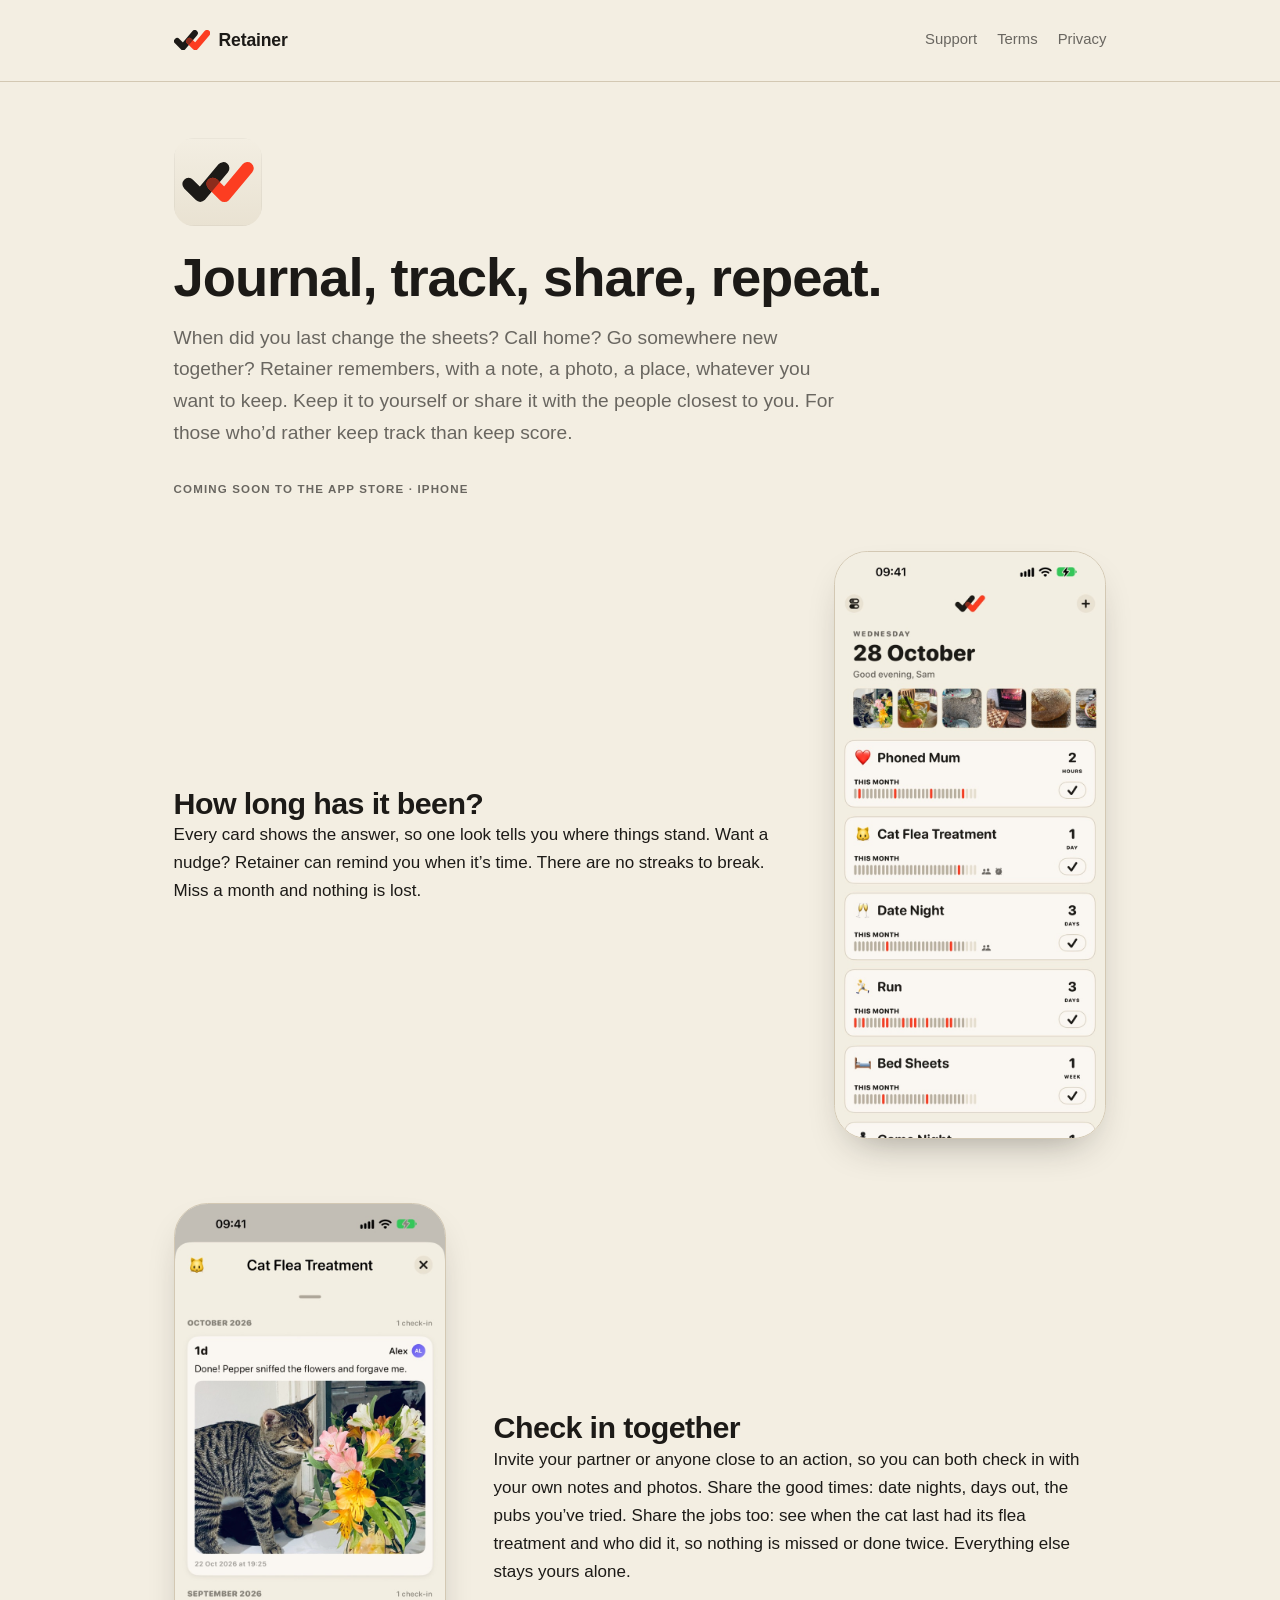
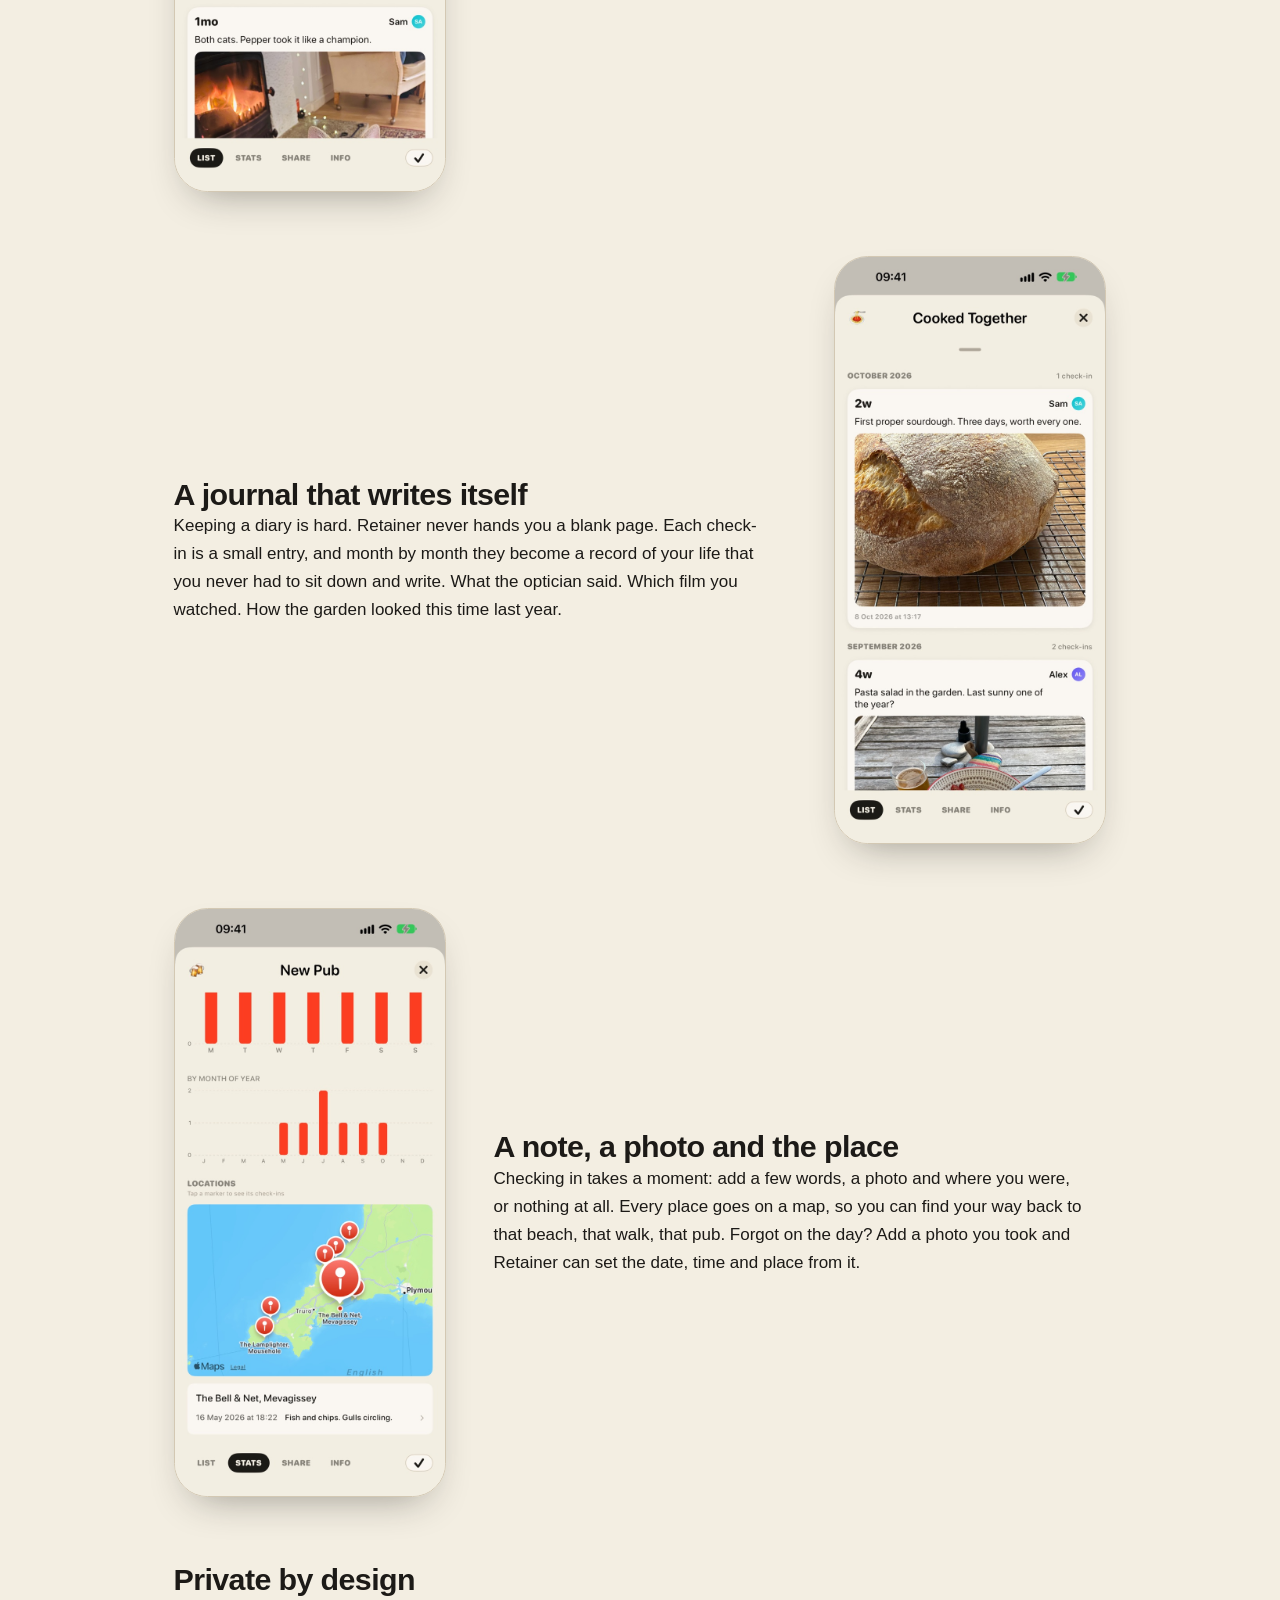
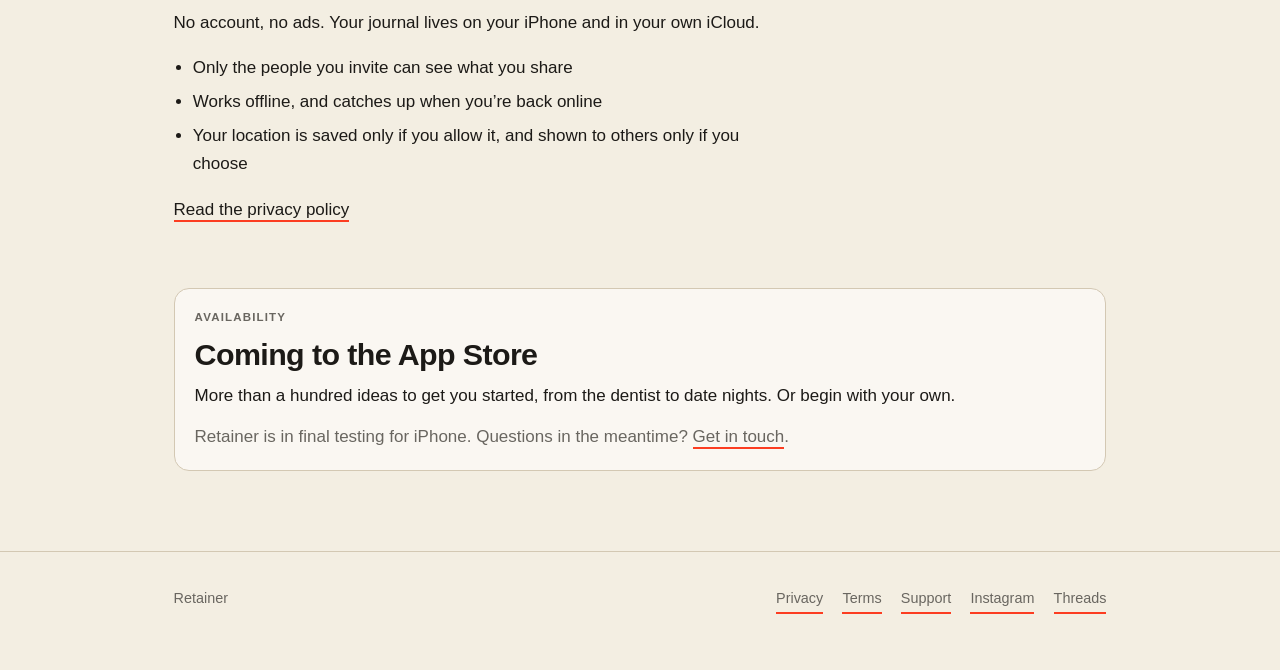
==== commit 7d191e86: "Links to Retainer on Instagram and Threads, in the footer and on the support page" ====
--- a/index.html
+++ b/index.html
@@ -138,6 +138,10 @@
       <a href="/privacy.html">Privacy</a>
       <a href="/terms.html">Terms</a>
       <a href="/support.html">Support</a>
+      <span class="follow">
+        <a href="https://www.instagram.com/retainerapp/">Instagram</a>
+        <a href="https://www.threads.com/@retainerapp">Threads</a>
+      </span>
     </nav>
   </div>
 </footer>
--- a/styles.css
+++ b/styles.css
@@ -152,6 +152,9 @@
 }
 footer.site .wrap { display: flex; gap: 1.2rem; flex-wrap: wrap; align-items: baseline; }
 footer.site nav { margin-left: auto; display: flex; gap: 1.2rem; flex-wrap: wrap; }
+/* Instagram and Threads wrap as a pair, so neither sits alone on a
+   line of its own on a phone. */
+footer.site nav .follow { display: flex; gap: 1.2rem; }
 
 /* ---- The action card ----------------------------------------- */
 
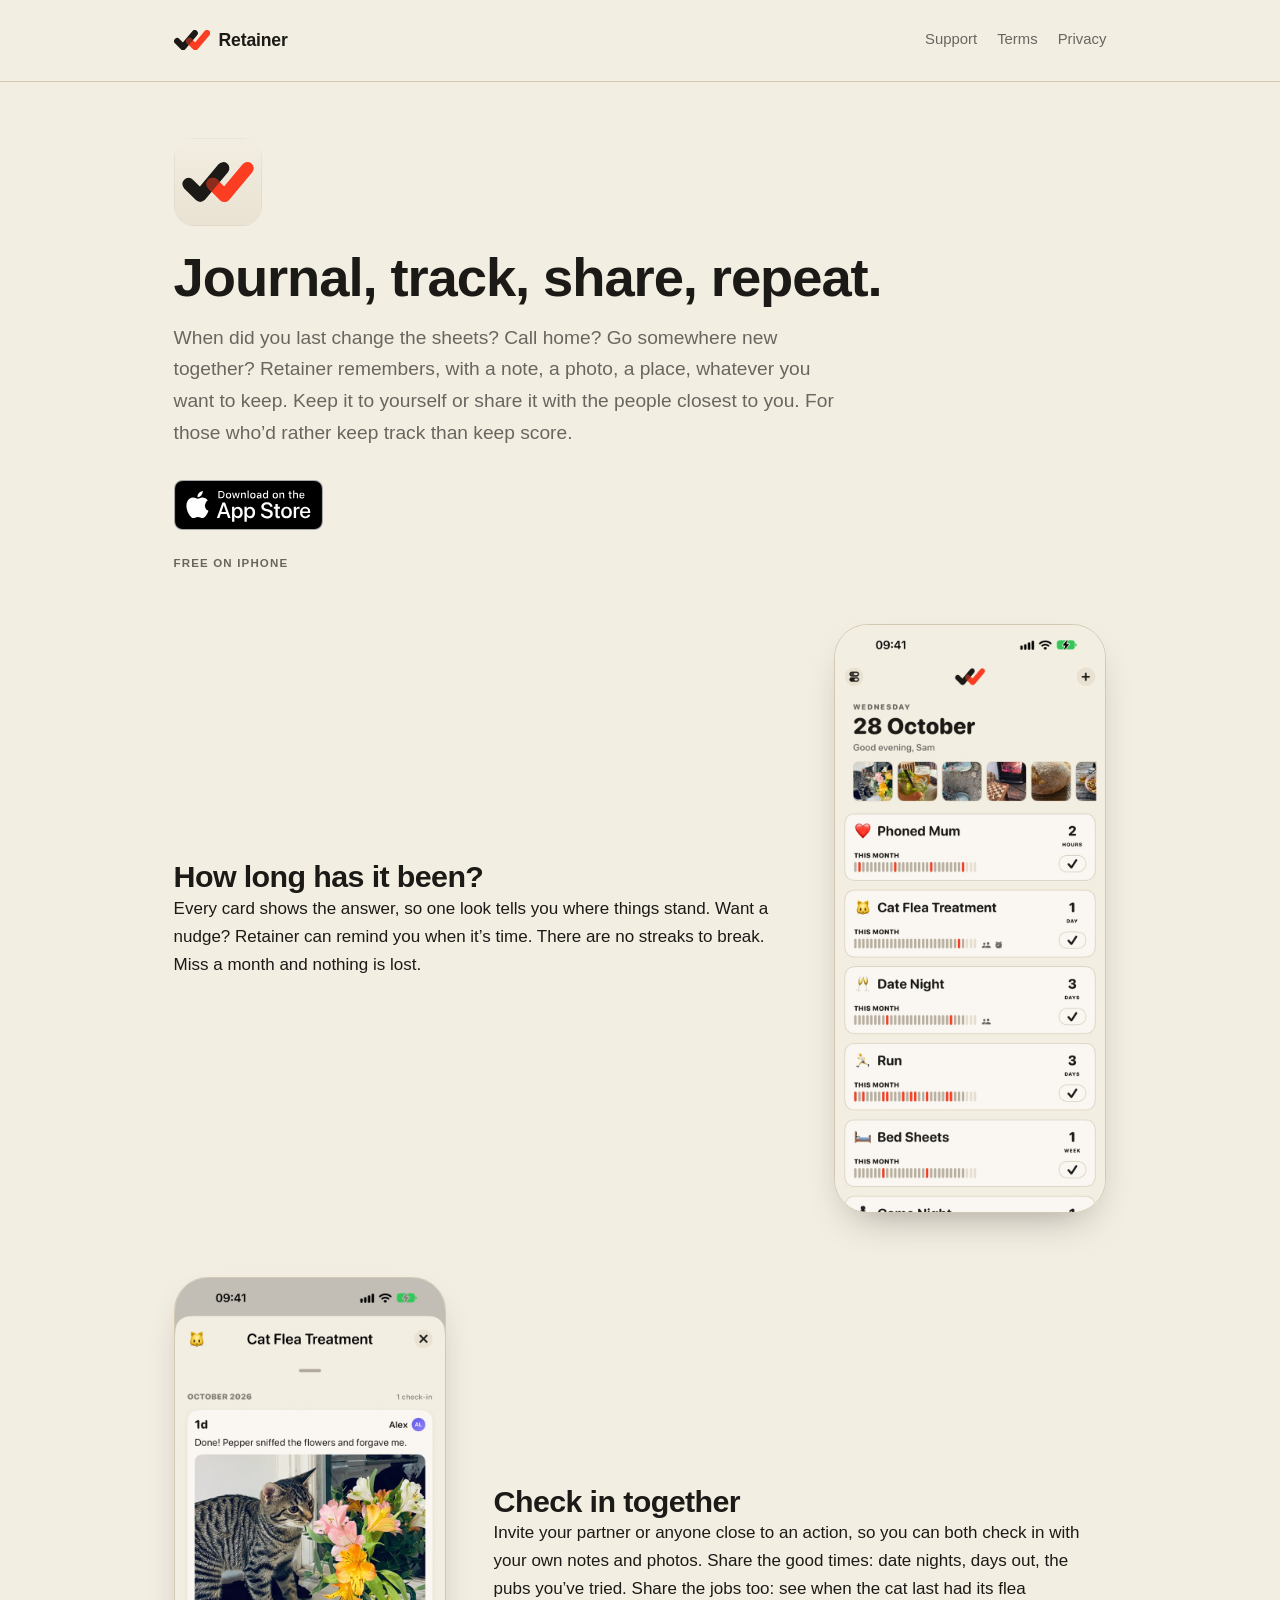
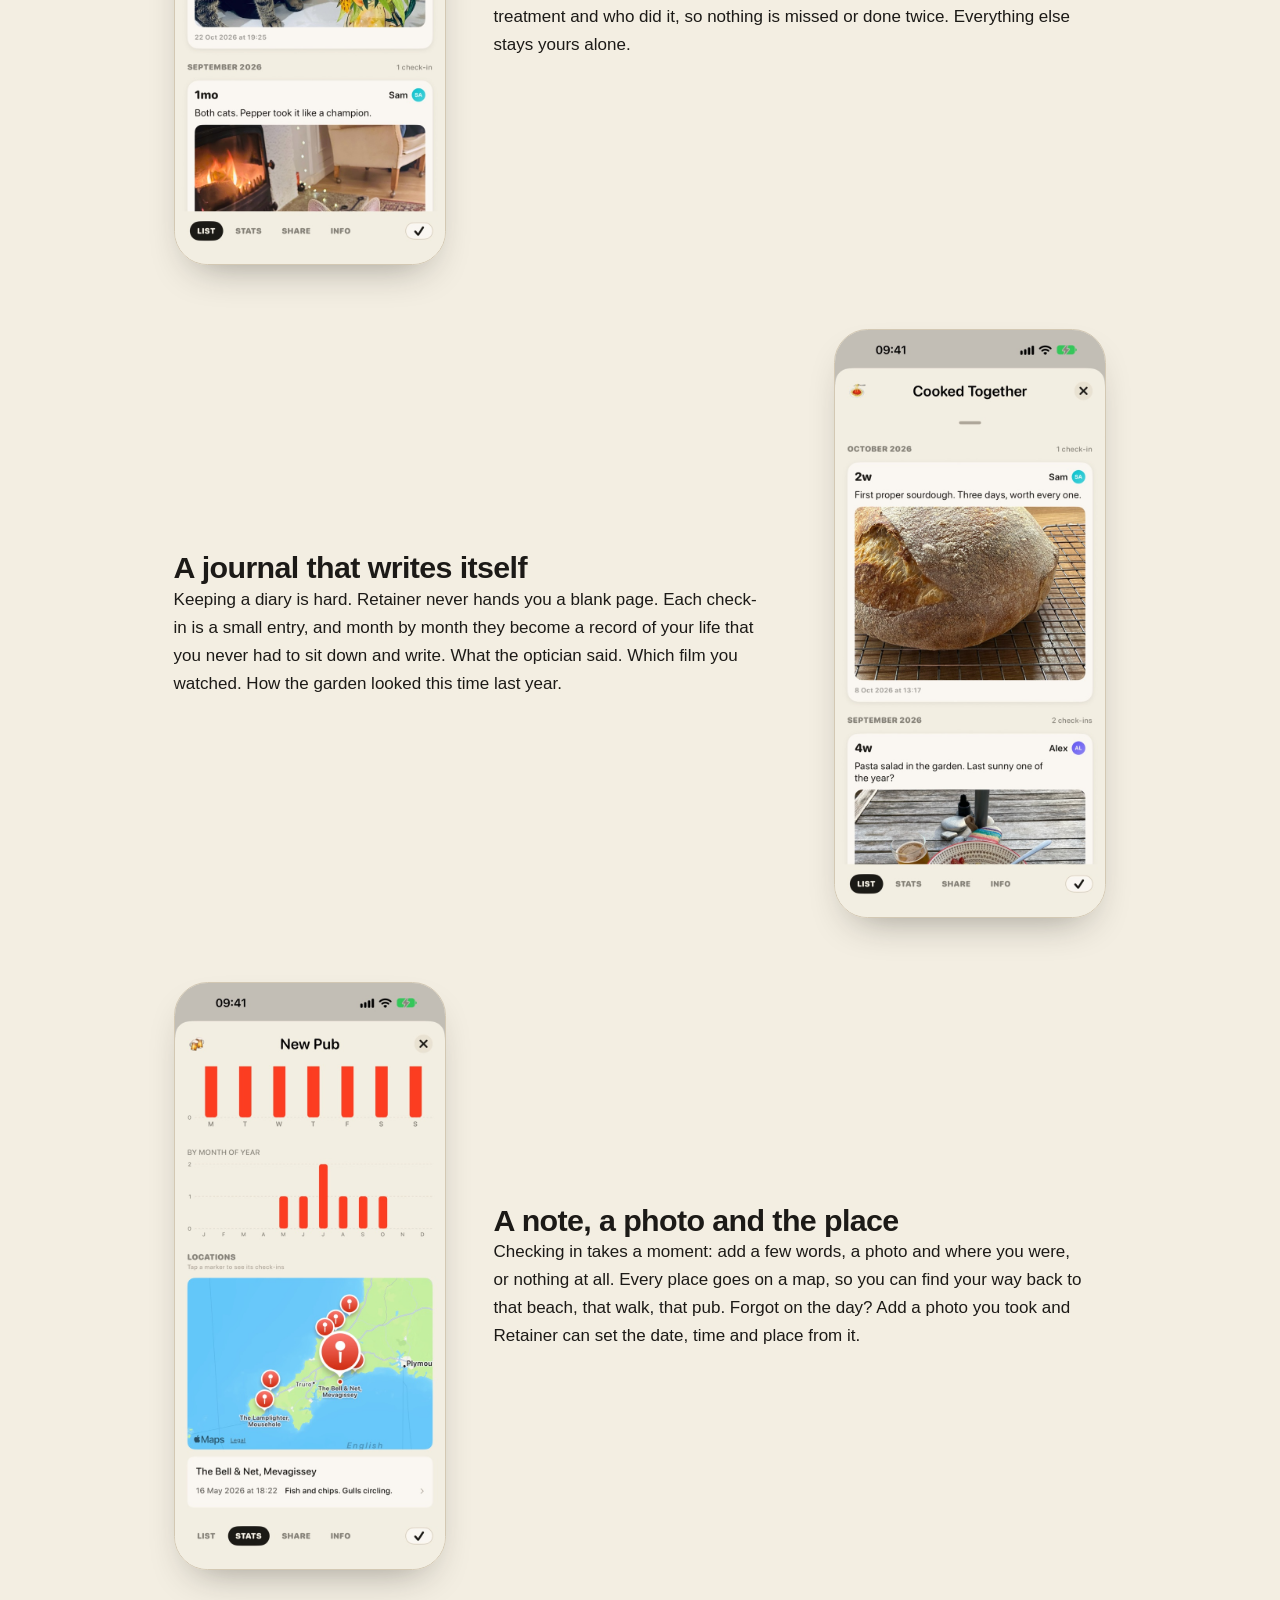
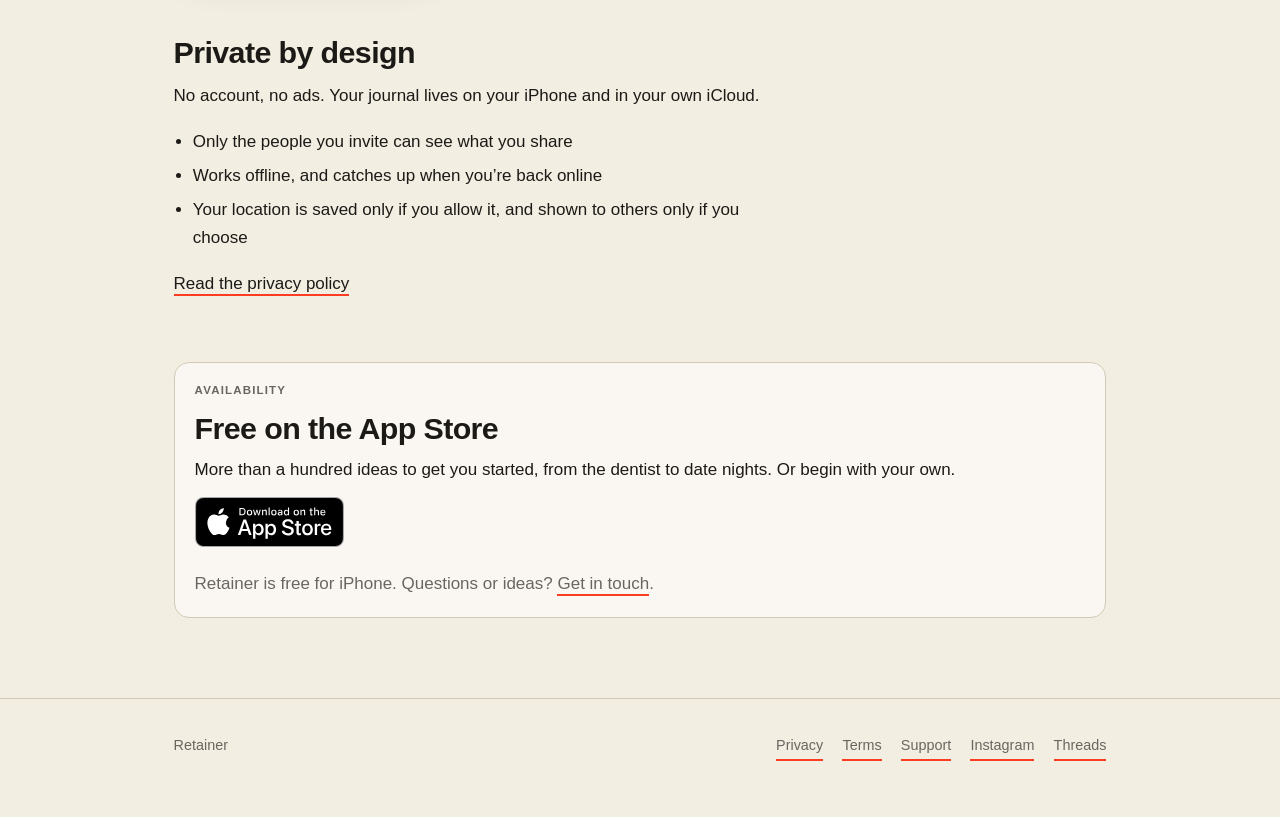
==== commit 58b09d0b: "Out now: the App Store badge, the Smart App Banner, and launch wording on the home page" ====
--- a/index.html
+++ b/index.html
@@ -19,6 +19,7 @@
 <link rel="apple-touch-icon" href="/apple-touch-icon.png">
 <meta name="theme-color" content="#F3EEE2" media="(prefers-color-scheme: light)">
 <meta name="theme-color" content="#1C1A17" media="(prefers-color-scheme: dark)">
+<meta name="apple-itunes-app" content="app-id=6821579239">
 <link rel="stylesheet" href="/styles.css">
 </head>
 <body>
@@ -46,7 +47,8 @@
         or share it with the people closest to you. For those who&rsquo;d rather keep track than
         keep score.
       </p>
-      <p class="eyebrow">Coming soon to the App Store · iPhone</p>
+      <p class="store"><a class="store-badge" href="https://apps.apple.com/app/retainer/id6821579239"><picture><source srcset="/images/app-store-badge-white.svg" media="(prefers-color-scheme: dark)"><img src="/images/app-store-badge-black.svg" alt="Download on the App Store" width="150" height="50"></picture></a></p>
+      <p class="eyebrow">Free on iPhone</p>
     </section>
 
     <section class="pair">
@@ -116,13 +118,14 @@
     <section>
       <div class="card">
         <p class="eyebrow">Availability</p>
-        <h2 style="margin-bottom:.6rem">Coming to the App&nbsp;Store</h2>
+        <h2 style="margin-bottom:.6rem">Free on the App&nbsp;Store</h2>
         <p style="margin-bottom:.8rem">
           More than a hundred ideas to get you started, from the dentist to date nights. Or
           begin with your own.
         </p>
+        <p class="store"><a class="store-badge" href="https://apps.apple.com/app/retainer/id6821579239"><picture><source srcset="/images/app-store-badge-white.svg" media="(prefers-color-scheme: dark)"><img src="/images/app-store-badge-black.svg" alt="Download on the App Store" width="150" height="50"></picture></a></p>
         <p style="color:var(--muted);margin-bottom:0">
-          Retainer is in final testing for iPhone. Questions in the meantime?
+          Retainer is free for iPhone. Questions or ideas?
           <a href="/support.html">Get in touch</a>.
         </p>
       </div>
--- a/styles.css
+++ b/styles.css
@@ -321,3 +321,9 @@
   main { padding: 2.5rem 0 3.5rem; }
   section { margin-bottom: 3rem; }
 }
+
+/* The App Store badge: Apple's artwork, untouched, at least 40px tall,
+   with clear space around it. Black on cream, white in dark mode. */
+.store { margin: 0 0 .9rem; }
+.store-badge, .store-badge:hover { display: inline-block; line-height: 0; border-bottom: 0; }
+.store-badge img { height: 50px; width: auto; }
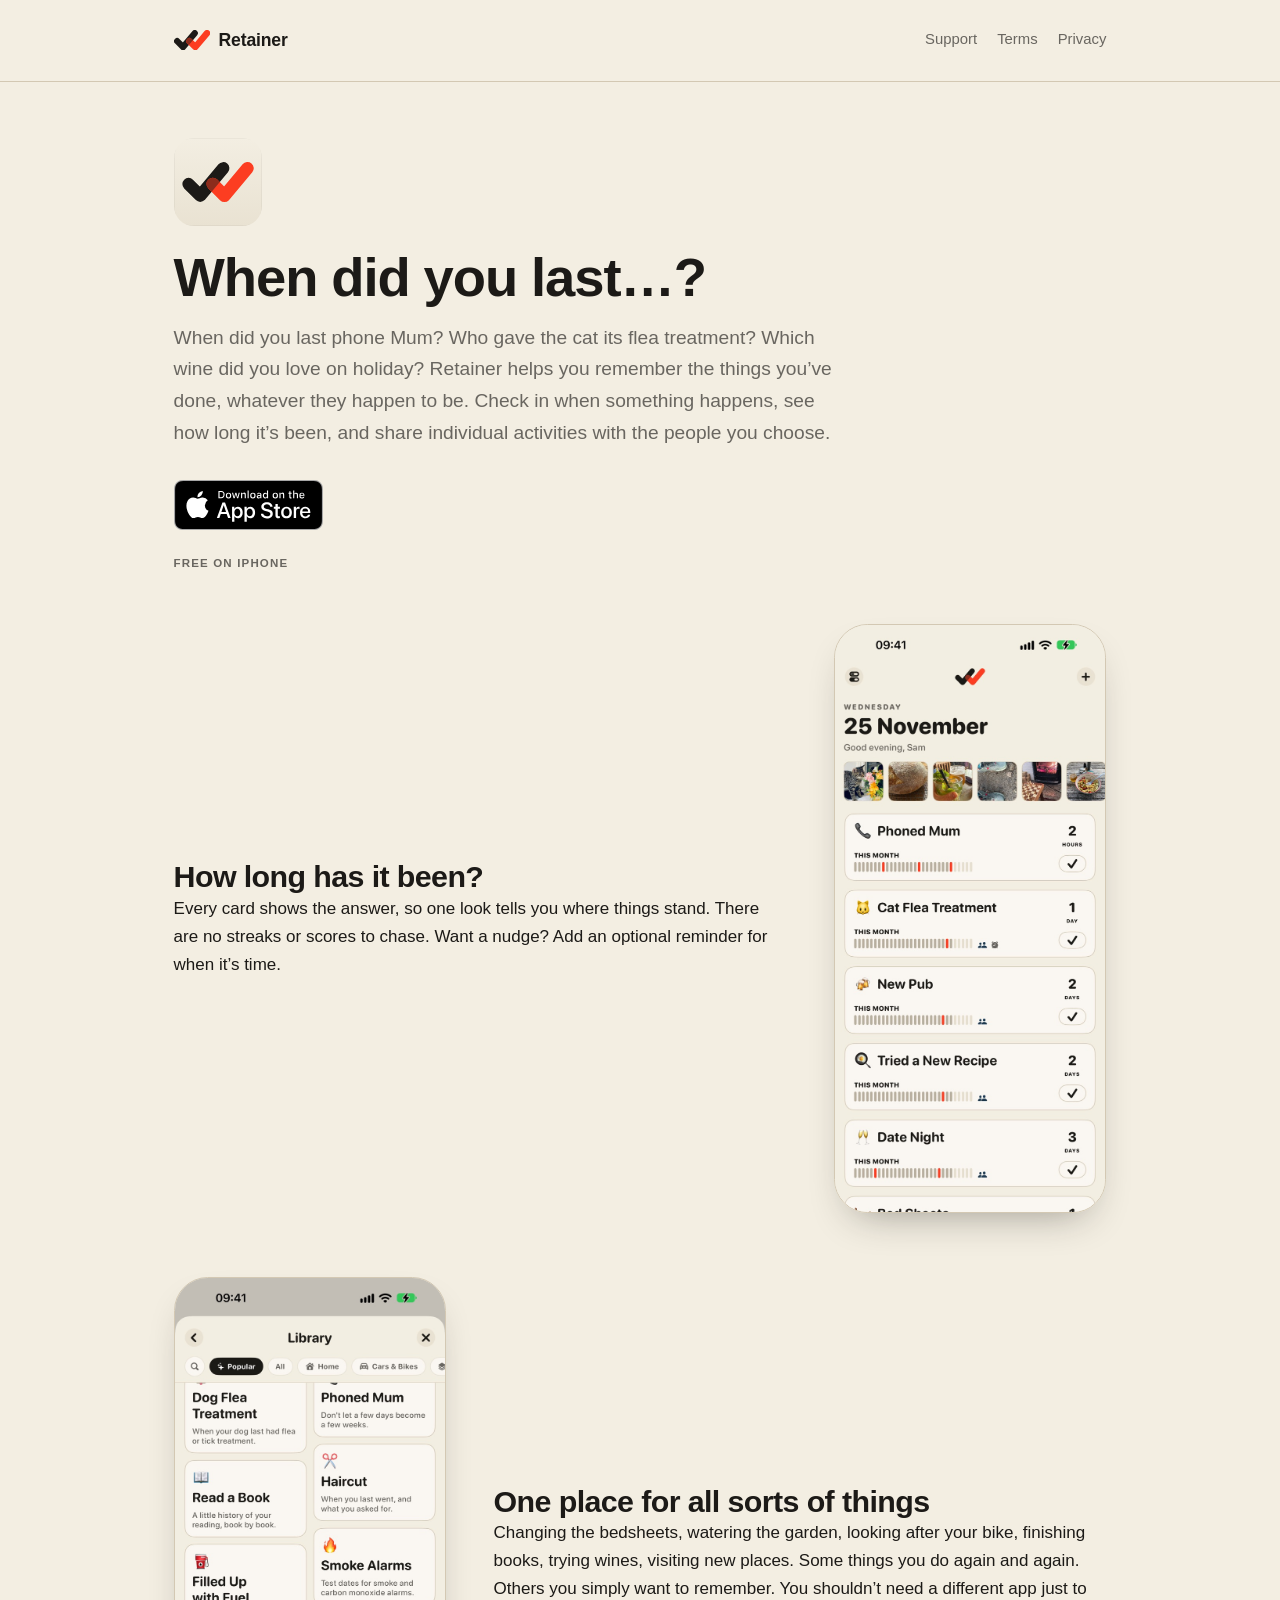
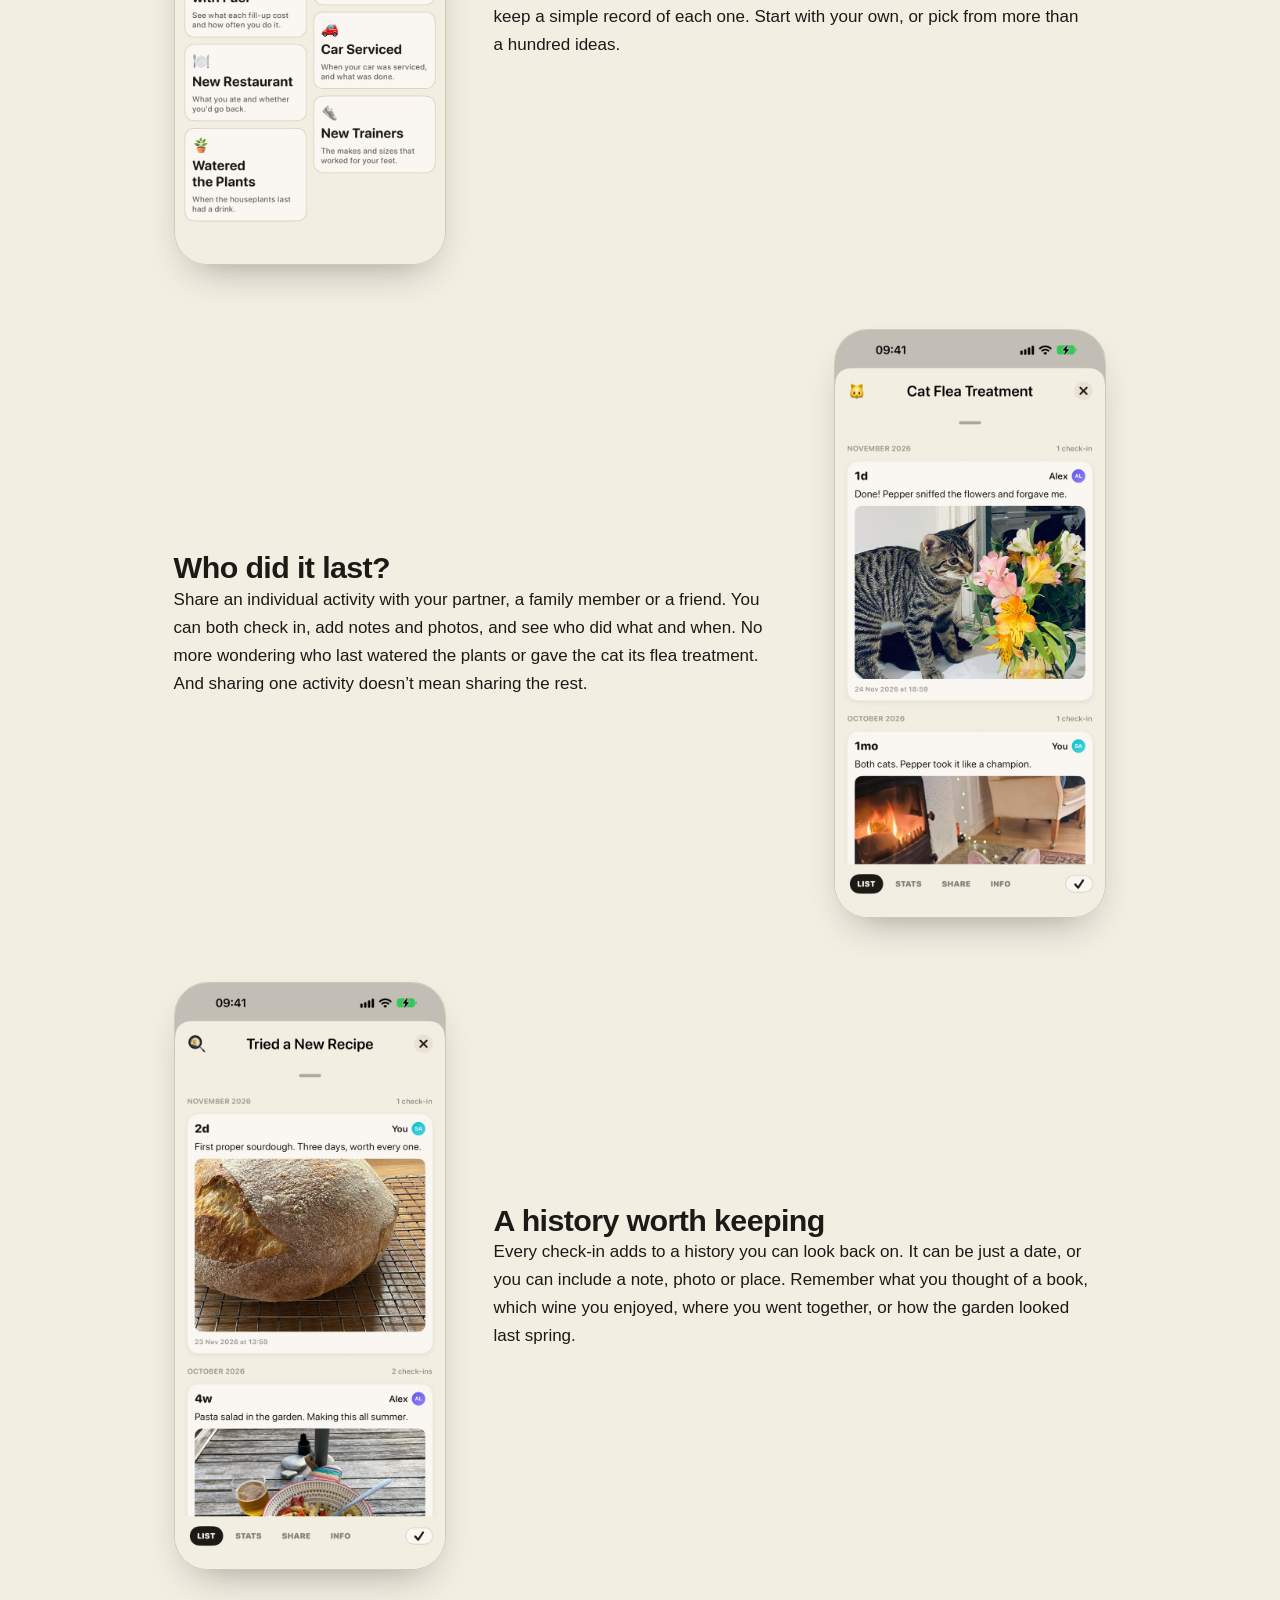
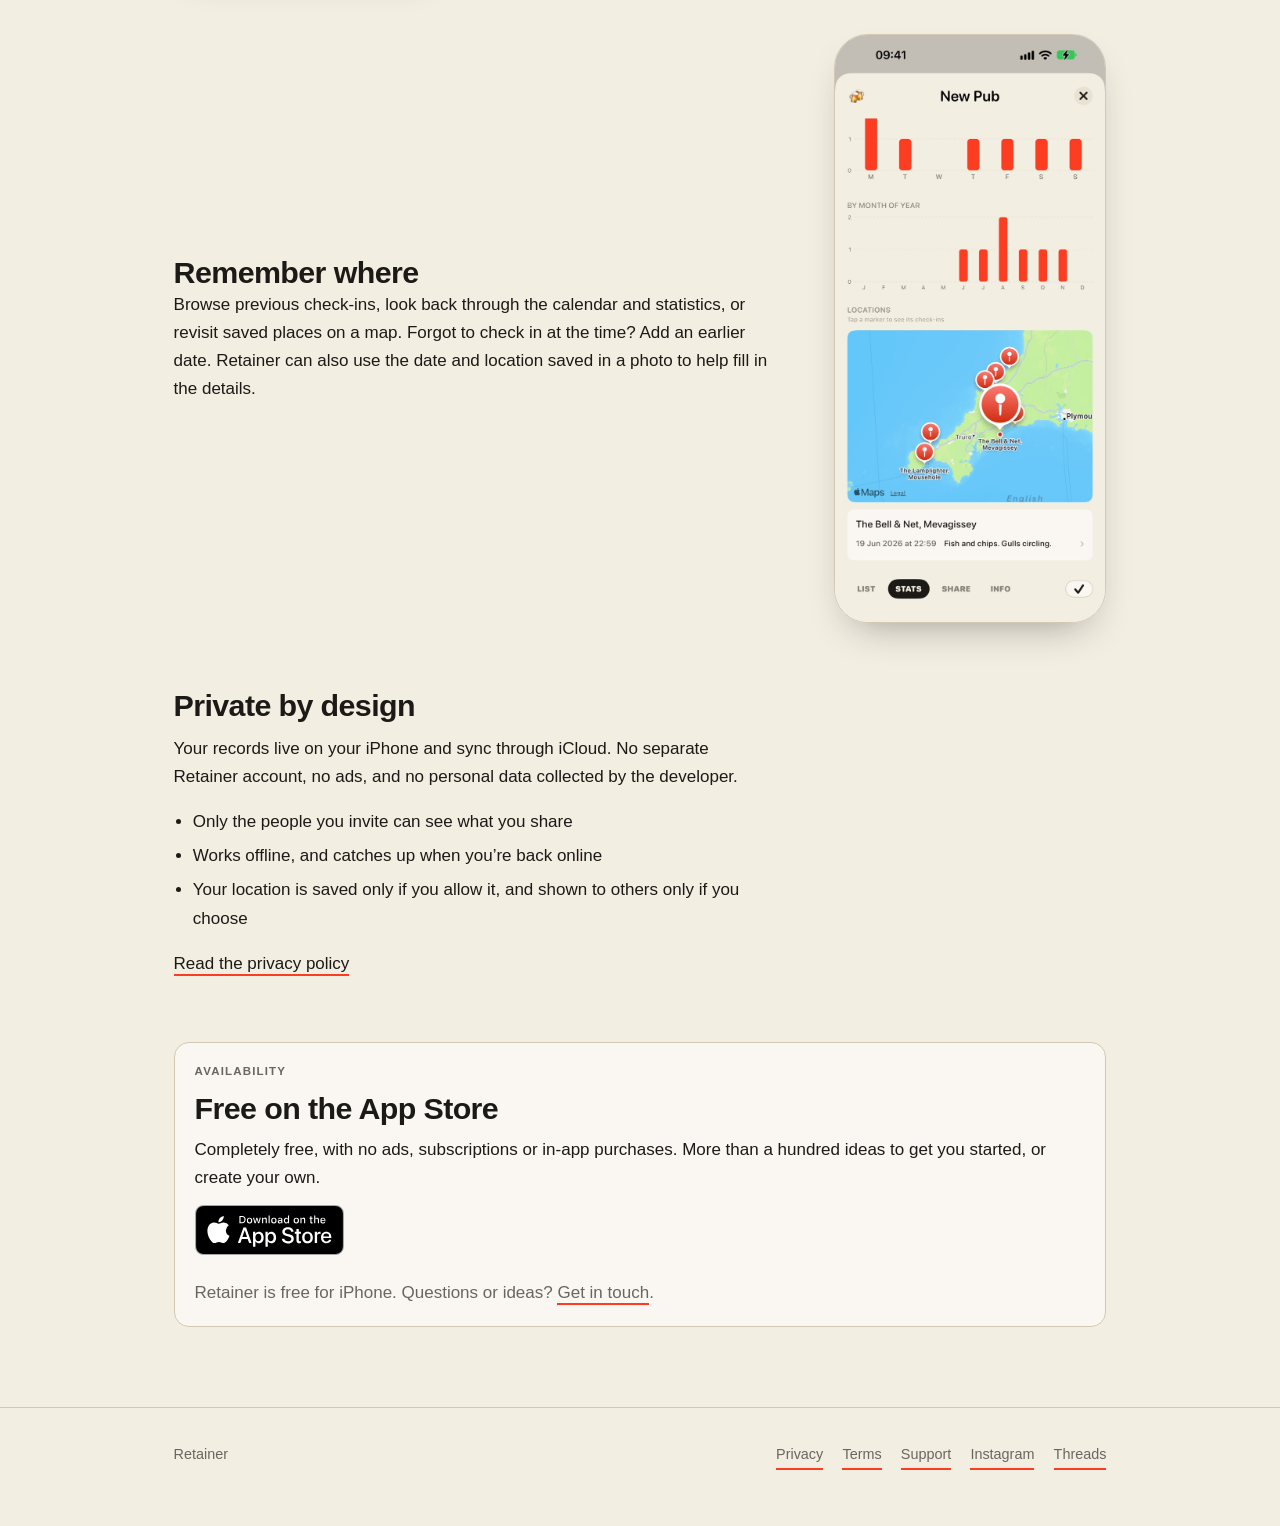
==== commit 7bdd43e6: "Match the 1.0.1 App Store words: 'When did you last…?', no journal wording; new screens and share ca" ====
--- a/index.html
+++ b/index.html
@@ -3,18 +3,21 @@
 <head>
 <meta charset="utf-8">
 <meta name="viewport" content="width=device-width, initial-scale=1">
-<title>Retainer — journal, track, share, repeat</title>
-<meta name="description" content="A journal that writes itself. Keep track of the things that matter, together. See how long it’s been, share the moments. Private by design.">
+<title>Retainer — When did you last…?</title>
+<meta name="description" content="Remember the things you’ve done, see how long it’s been, and share individual activities with the people you choose. Free, with no ads and no data collected.">
 <meta property="og:type" content="website">
 <meta property="og:url" content="https://retainerapp.github.io/">
 <meta property="og:site_name" content="Retainer">
-<meta property="og:title" content="Retainer — journal, track, share, repeat">
-<meta property="og:description" content="A journal that writes itself. Keep track of the things that matter, together.">
+<meta property="og:title" content="Retainer — When did you last…?">
+<meta property="og:description" content="Remember the things you’ve done, see how long it’s been, and share individual activities with the people you choose.">
 <meta property="og:image" content="https://retainerapp.github.io/images/share-card.png">
 <meta property="og:image:width" content="1200">
 <meta property="og:image:height" content="630">
 <meta property="og:image:alt" content="The Retainer app icon beside its home screen">
 <meta name="twitter:card" content="summary_large_image">
+<script type="application/ld+json">
+{"@context": "https://schema.org", "@type": "WebSite", "name": "Retainer", "alternateName": "Retainer app", "url": "https://retainerapp.github.io/"}
+</script>
 <link rel="icon" href="/favicon.svg" type="image/svg+xml">
 <link rel="apple-touch-icon" href="/apple-touch-icon.png">
 <meta name="theme-color" content="#F3EEE2" media="(prefers-color-scheme: light)">
@@ -40,12 +43,12 @@
 
     <section class="hero">
       <picture><source srcset="/icon-dark.svg" media="(prefers-color-scheme: dark)"><img class="appicon appicon--hero" src="/icon-light.svg" alt="The Retainer app icon" width="88" height="88"></picture>
-      <h1>Journal, track, share, repeat.</h1>
+      <h1>When did you last&hellip;?</h1>
       <p class="lede">
-        When did you last change the sheets? Call home? Go somewhere new together? Retainer
-        remembers, with a note, a photo, a place, whatever you want to keep. Keep it to yourself
-        or share it with the people closest to you. For those who&rsquo;d rather keep track than
-        keep score.
+        When did you last phone Mum? Who gave the cat its flea treatment? Which wine did you
+        love on holiday? Retainer helps you remember the things you&rsquo;ve done, whatever they
+        happen to be. Check in when something happens, see how long it&rsquo;s been, and share
+        individual activities with the people you choose.
       </p>
       <p class="store"><a class="store-badge" href="https://apps.apple.com/app/retainer/id6821579239"><picture><source srcset="/images/app-store-badge-white.svg" media="(prefers-color-scheme: dark)"><img src="/images/app-store-badge-black.svg" alt="Download on the App Store" width="150" height="50"></picture></a></p>
       <p class="eyebrow">Free on iPhone</p>
@@ -55,48 +58,59 @@
       <div>
         <h2>How long has it been?</h2>
         <p>
-          Every card shows the answer, so one look tells you where things stand. Want a nudge?
-          Retainer can remind you when it&rsquo;s time. There are no streaks to break. Miss a month
-          and nothing is lost.
+          Every card shows the answer, so one look tells you where things stand. There are no
+          streaks or scores to chase. Want a nudge? Add an optional reminder for when it&rsquo;s
+          time.
         </p>
       </div>
-      <figure class="shot"><img src="/images/home.jpg" width="690" height="1499" alt="Retainer’s home screen. Each card shows how long it has been: two hours since phoning Mum, a day since the cat’s flea treatment, three days since date night."></figure>
+      <figure class="shot"><img src="/images/home.jpg" width="690" height="1499" alt="Retainer’s home screen. Each card shows how long it has been: two hours since phoning Mum, a day since the cat’s flea treatment, two days since the new pub."></figure>
     </section>
 
     <section class="pair pair--flip">
       <div>
-        <h2>Check in together</h2>
+        <h2>One place for all sorts of things</h2>
         <p>
-          Invite your partner or anyone close to an action, so you can both check in with your own
-          notes and photos. Share the good times: date nights, days out, the pubs you&rsquo;ve
-          tried. Share the jobs too: see when the cat last had its flea treatment and who did it,
-          so nothing is missed or done twice. Everything else stays yours alone.
+          Changing the bedsheets, watering the garden, looking after your bike, finishing books,
+          trying wines, visiting new places. Some things you do again and again. Others you
+          simply want to remember. You shouldn&rsquo;t need a different app just to keep a simple
+          record of each one. Start with your own, or pick from more than a hundred ideas.
         </p>
       </div>
-      <figure class="shot"><img src="/images/together.jpg" width="690" height="1499" loading="lazy" alt="A shared action, Cat Flea Treatment, with check-ins and photos from Alex and Sam."></figure>
+      <figure class="shot"><img src="/images/library.jpg" width="690" height="1499" loading="lazy" alt="Retainer’s Library of ideas: Read a Book, Haircut, Smoke Alarms, Filled Up with Fuel, Car Serviced, New Restaurant and more."></figure>
     </section>
 
     <section class="pair">
       <div>
-        <h2>A journal that writes itself</h2>
+        <h2>Who did it last?</h2>
         <p>
-          Keeping a diary is hard. Retainer never hands you a blank page. Each check-in is a
-          small entry, and month by month they become a record of your life that you never had
-          to sit down and write. What the optician said. Which film you watched. How the garden
-          looked this time last year.
+          Share an individual activity with your partner, a family member or a friend. You can
+          both check in, add notes and photos, and see who did what and when. No more wondering
+          who last watered the plants or gave the cat its flea treatment. And sharing one
+          activity doesn&rsquo;t mean sharing the rest.
         </p>
       </div>
-      <figure class="shot"><img src="/images/journal.jpg" width="690" height="1499" loading="lazy" alt="Cooked Together: a first sourdough loaf and a pasta salad in the garden, each with a note."></figure>
+      <figure class="shot"><img src="/images/together.jpg" width="690" height="1499" loading="lazy" alt="A shared action, Cat Flea Treatment, with check-ins and photos from Alex and you."></figure>
     </section>
 
     <section class="pair pair--flip">
       <div>
-        <h2>A note, a photo and the place</h2>
+        <h2>A history worth keeping</h2>
         <p>
-          Checking in takes a moment: add a few words, a photo and where you were, or nothing at
-          all. Every place goes on a map, so you can find your way back to that beach, that walk,
-          that pub. Forgot on the day? Add a photo you took and Retainer can set the date, time
-          and place from it.
+          Every check-in adds to a history you can look back on. It can be just a date, or you
+          can include a note, photo or place. Remember what you thought of a book, which wine you
+          enjoyed, where you went together, or how the garden looked last spring.
+        </p>
+      </div>
+      <figure class="shot"><img src="/images/history.jpg" width="690" height="1499" loading="lazy" alt="Tried a New Recipe: a first sourdough loaf and a pasta salad in the garden, each with a note."></figure>
+    </section>
+
+    <section class="pair">
+      <div>
+        <h2>Remember where</h2>
+        <p>
+          Browse previous check-ins, look back through the calendar and statistics, or revisit
+          saved places on a map. Forgot to check in at the time? Add an earlier date. Retainer can
+          also use the date and location saved in a photo to help fill in the details.
         </p>
       </div>
       <figure class="shot"><img src="/images/places.jpg" width="690" height="1499" loading="lazy" alt="New Pub’s stats: check-ins by weekday and by month, and a map of every pub visited along the coast."></figure>
@@ -105,7 +119,8 @@
     <section>
       <h2>Private by design</h2>
       <p style="max-width:var(--measure)">
-        No account, no ads. Your journal lives on your iPhone and in your own iCloud.
+        Your records live on your iPhone and sync through iCloud. No separate Retainer
+        account, no ads, and no personal data collected by the developer.
       </p>
       <ul class="points">
         <li>Only the people you invite can see what you share</li>
@@ -120,8 +135,8 @@
         <p class="eyebrow">Availability</p>
         <h2 style="margin-bottom:.6rem">Free on the App&nbsp;Store</h2>
         <p style="margin-bottom:.8rem">
-          More than a hundred ideas to get you started, from the dentist to date nights. Or
-          begin with your own.
+          Completely free, with no ads, subscriptions or in-app purchases. More than a hundred
+          ideas to get you started, or create your own.
         </p>
         <p class="store"><a class="store-badge" href="https://apps.apple.com/app/retainer/id6821579239"><picture><source srcset="/images/app-store-badge-white.svg" media="(prefers-color-scheme: dark)"><img src="/images/app-store-badge-black.svg" alt="Download on the App Store" width="150" height="50"></picture></a></p>
         <p style="color:var(--muted);margin-bottom:0">
